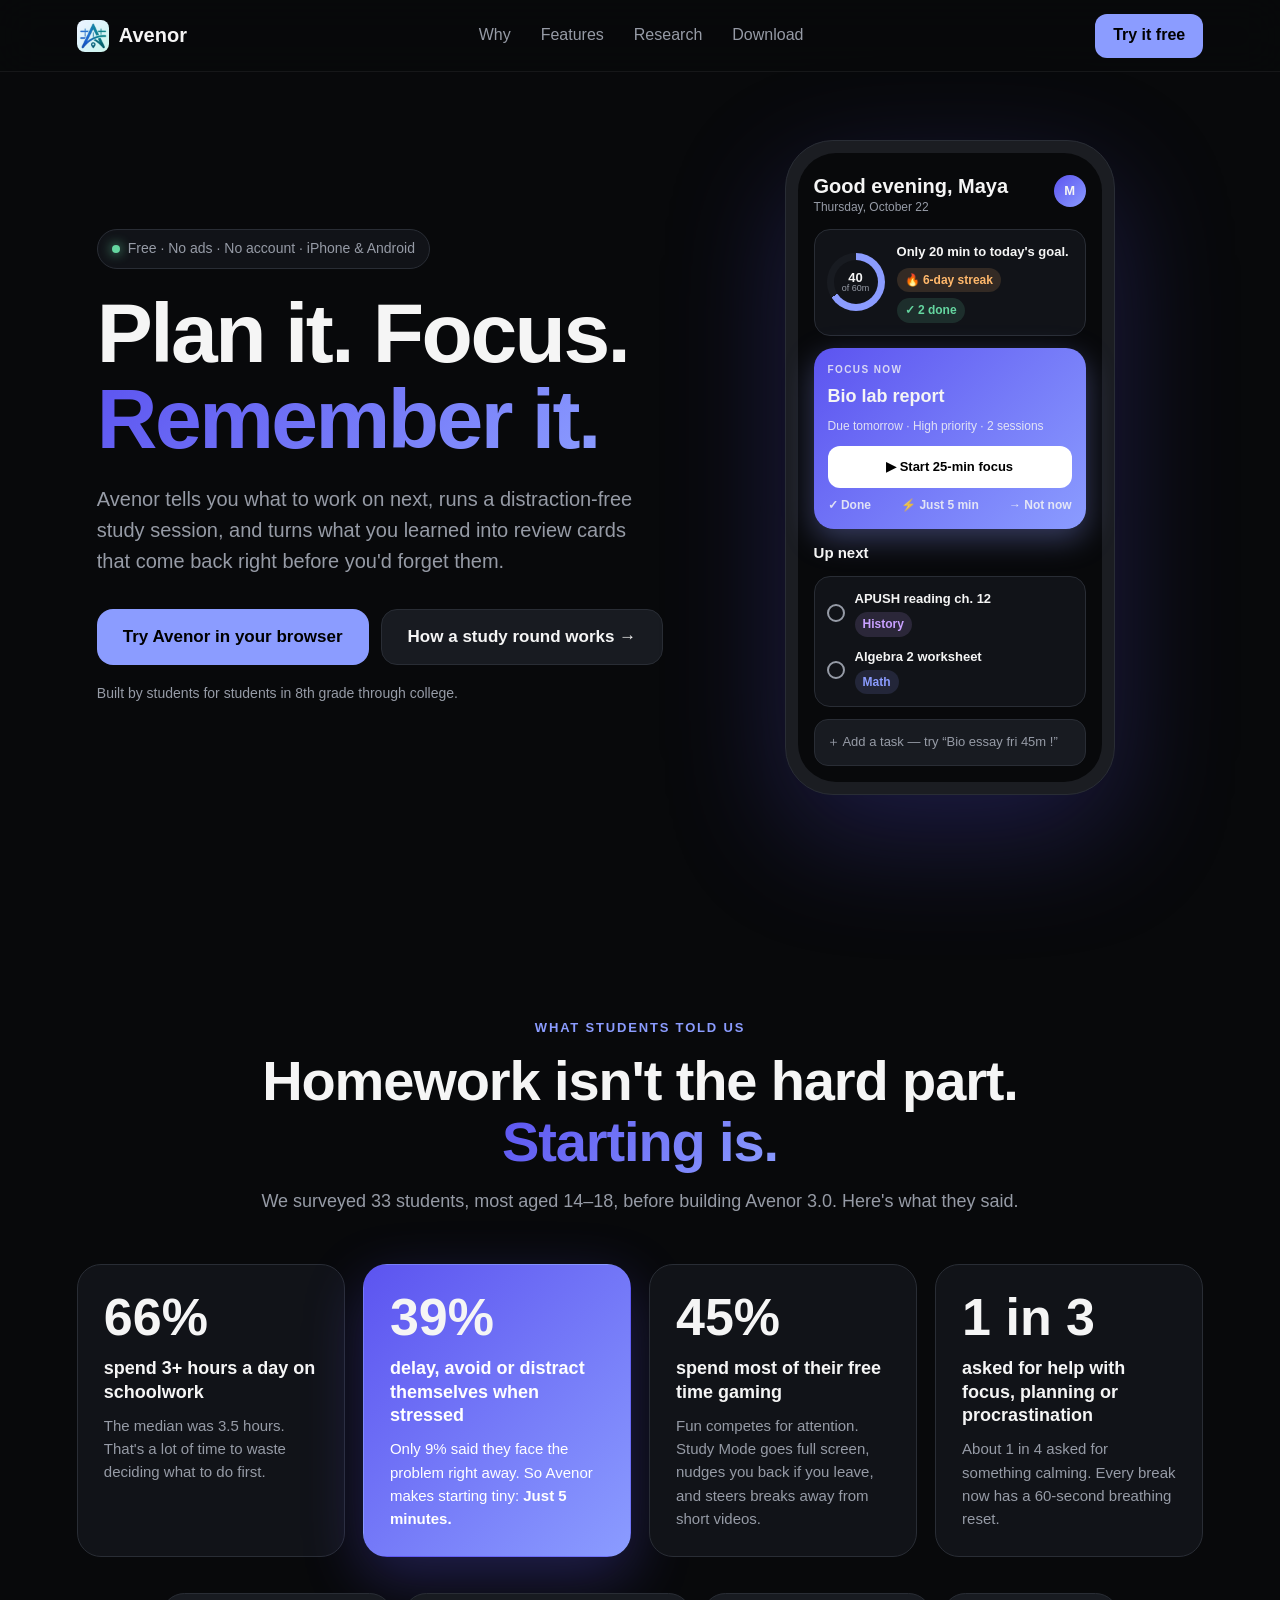
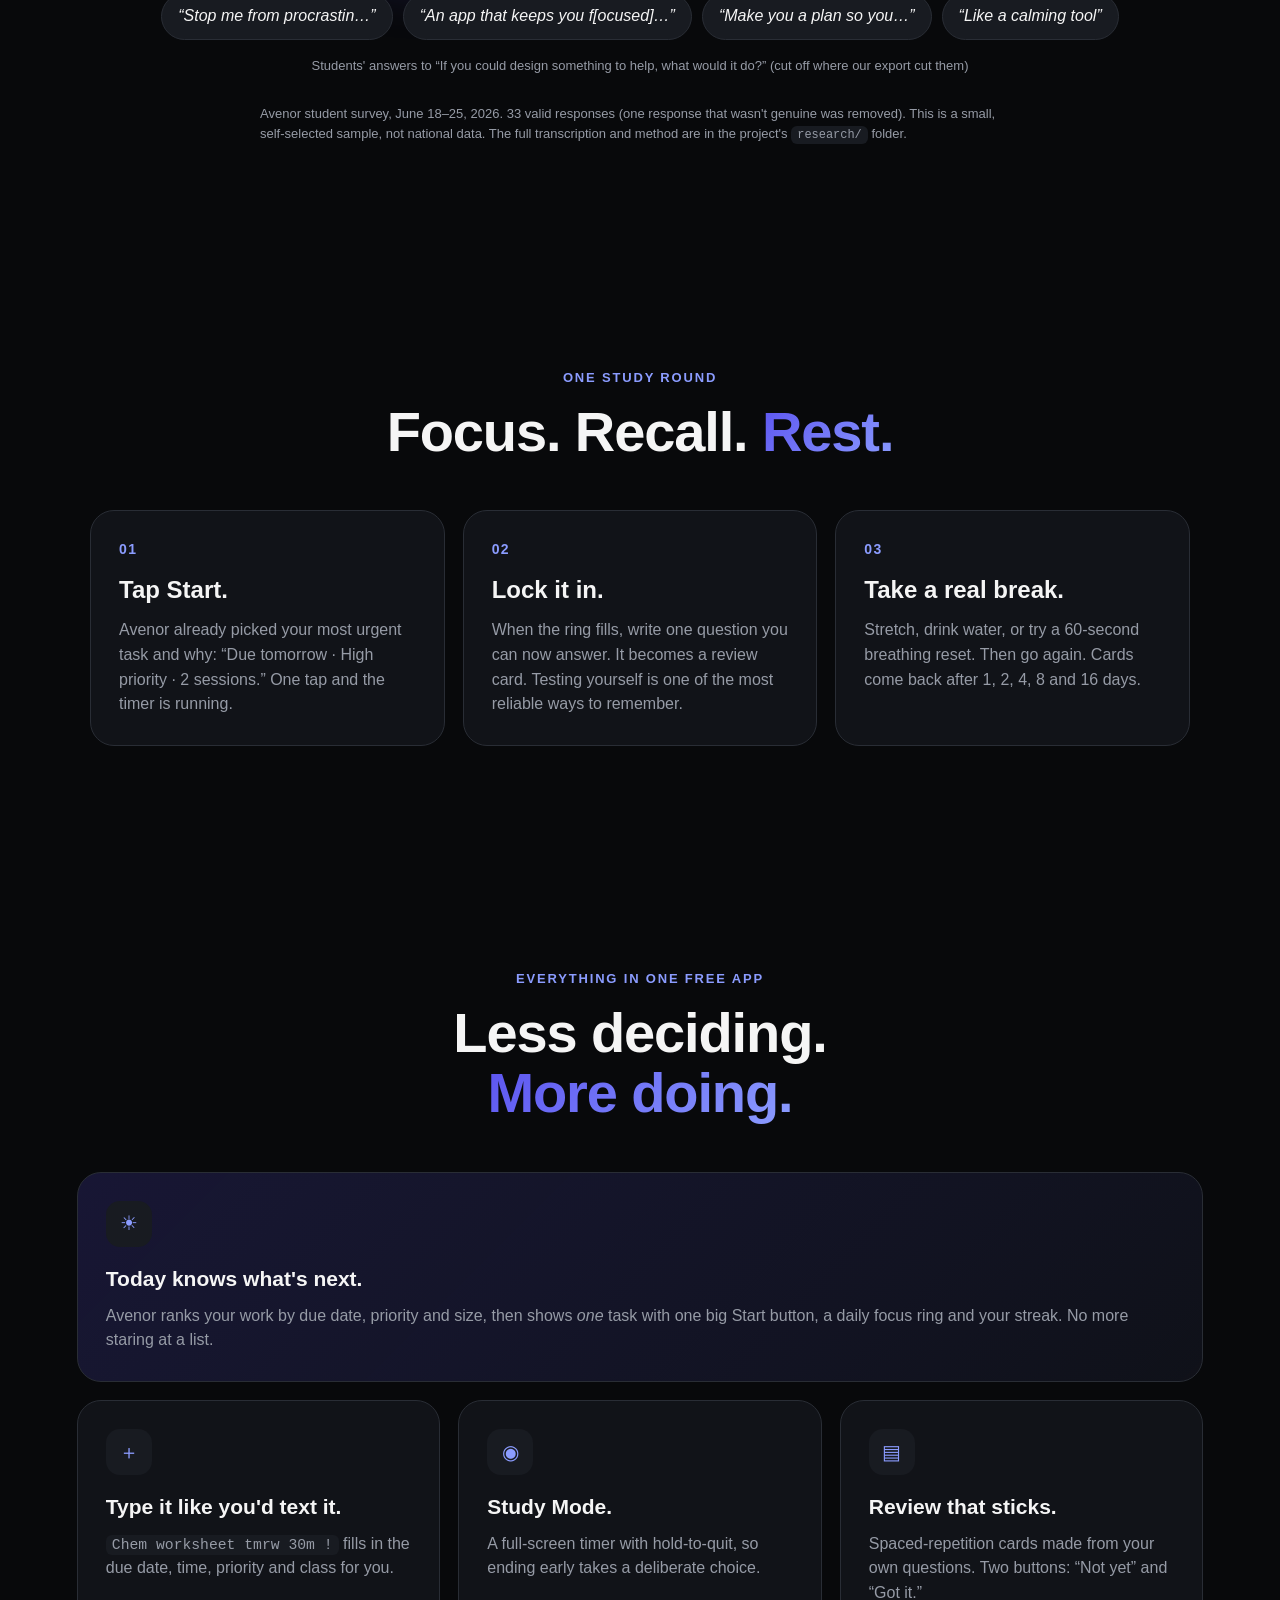
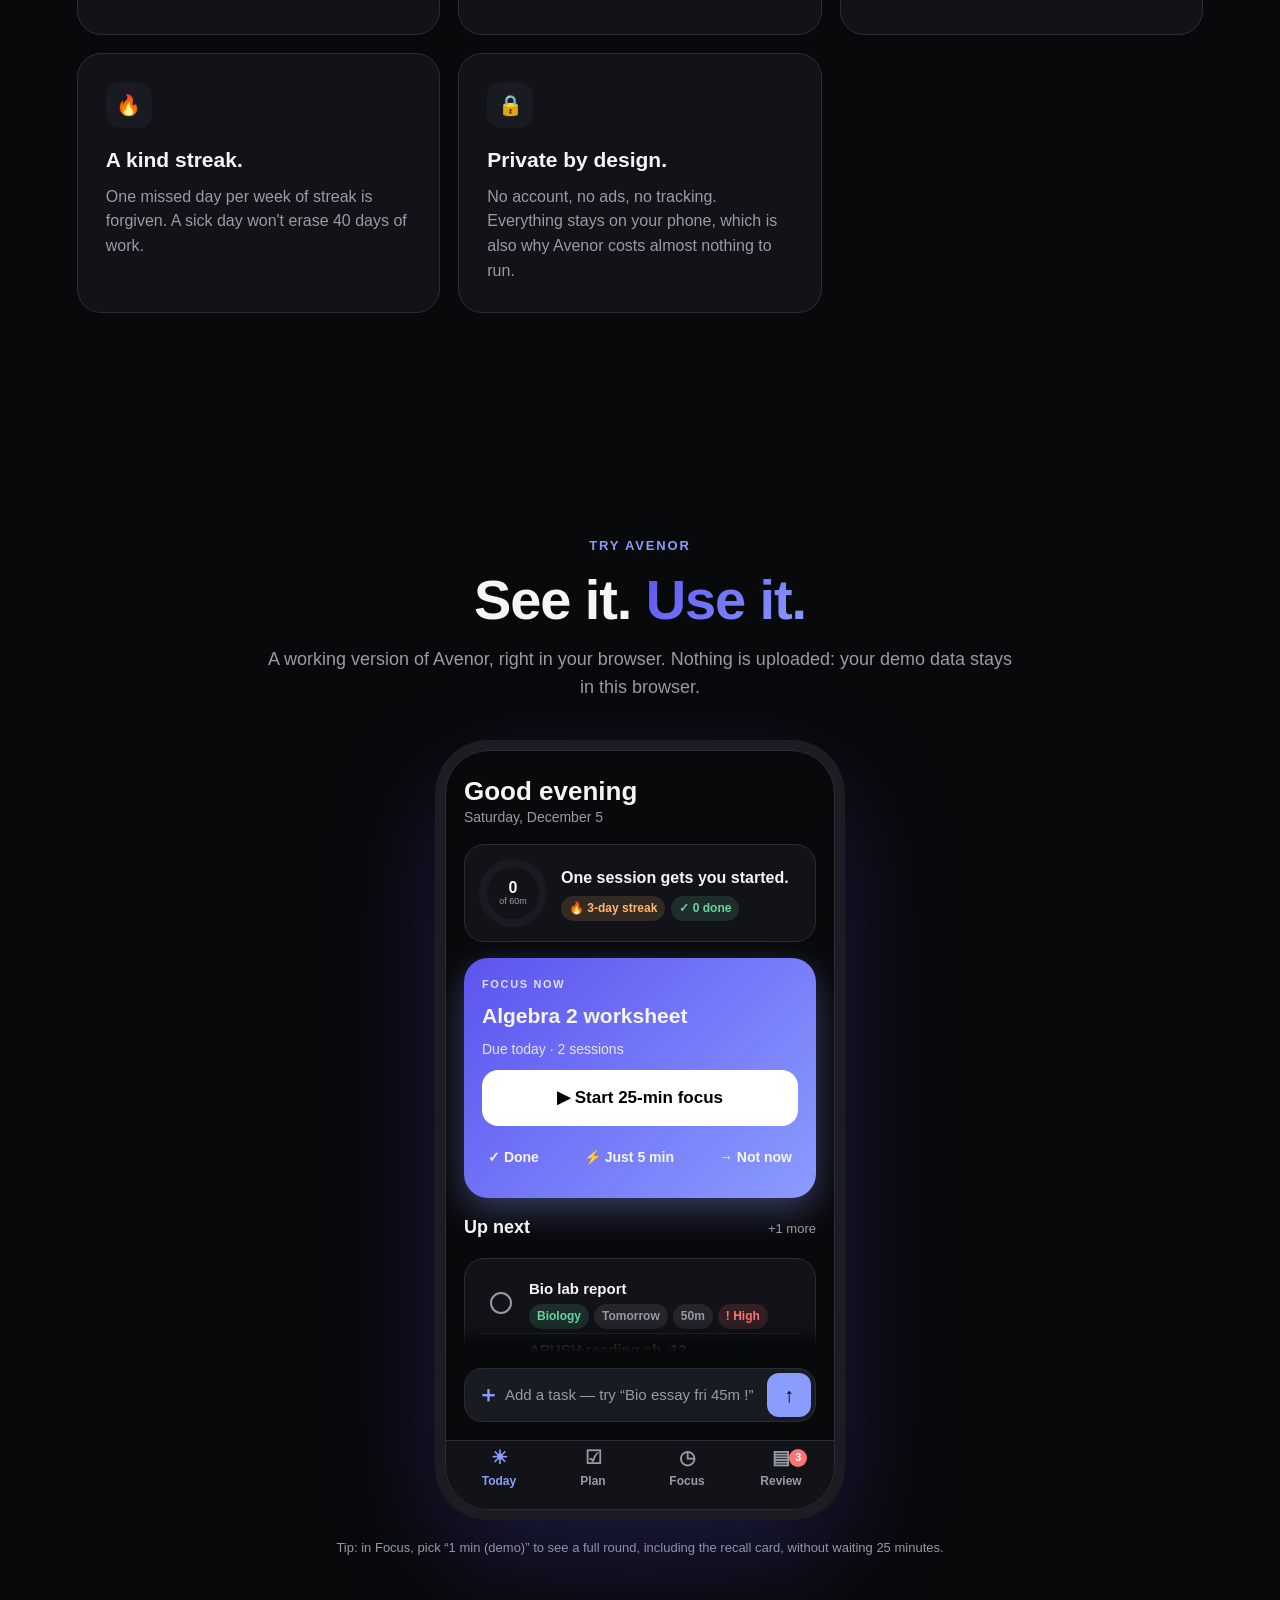
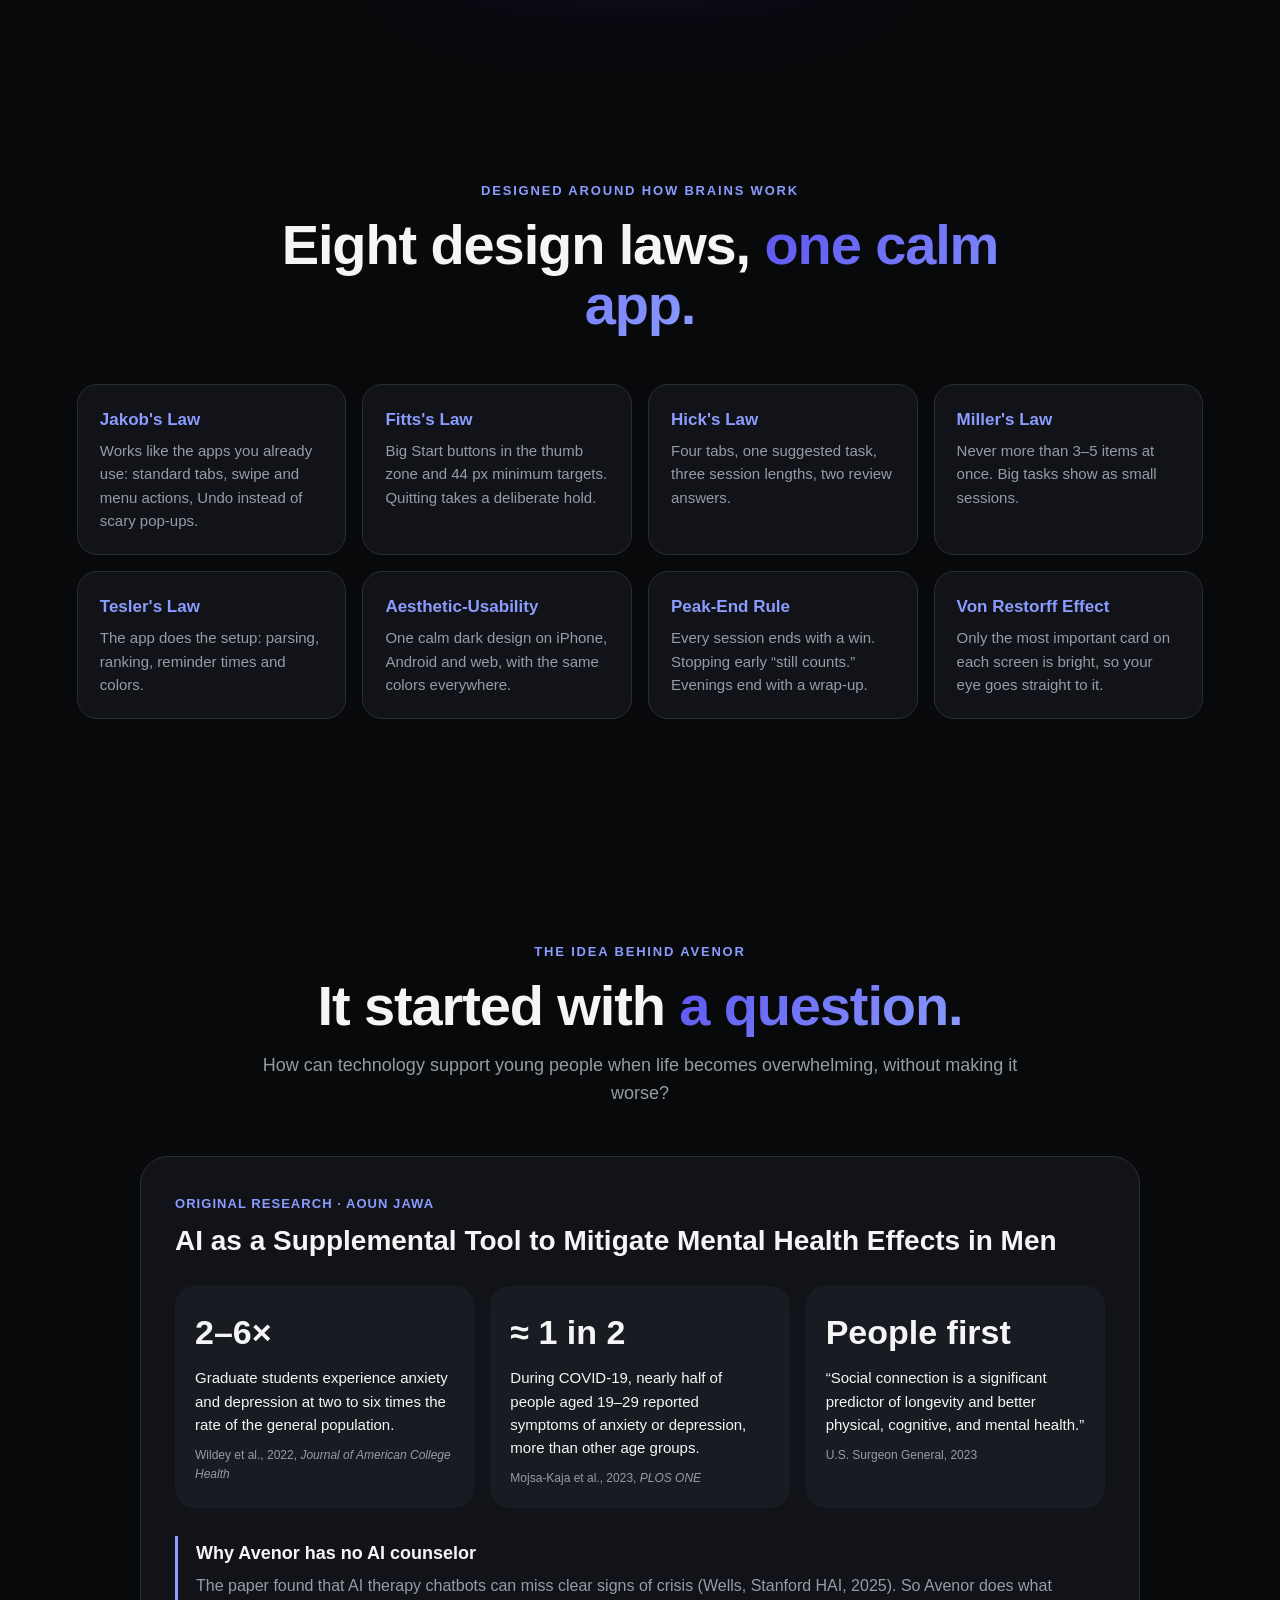
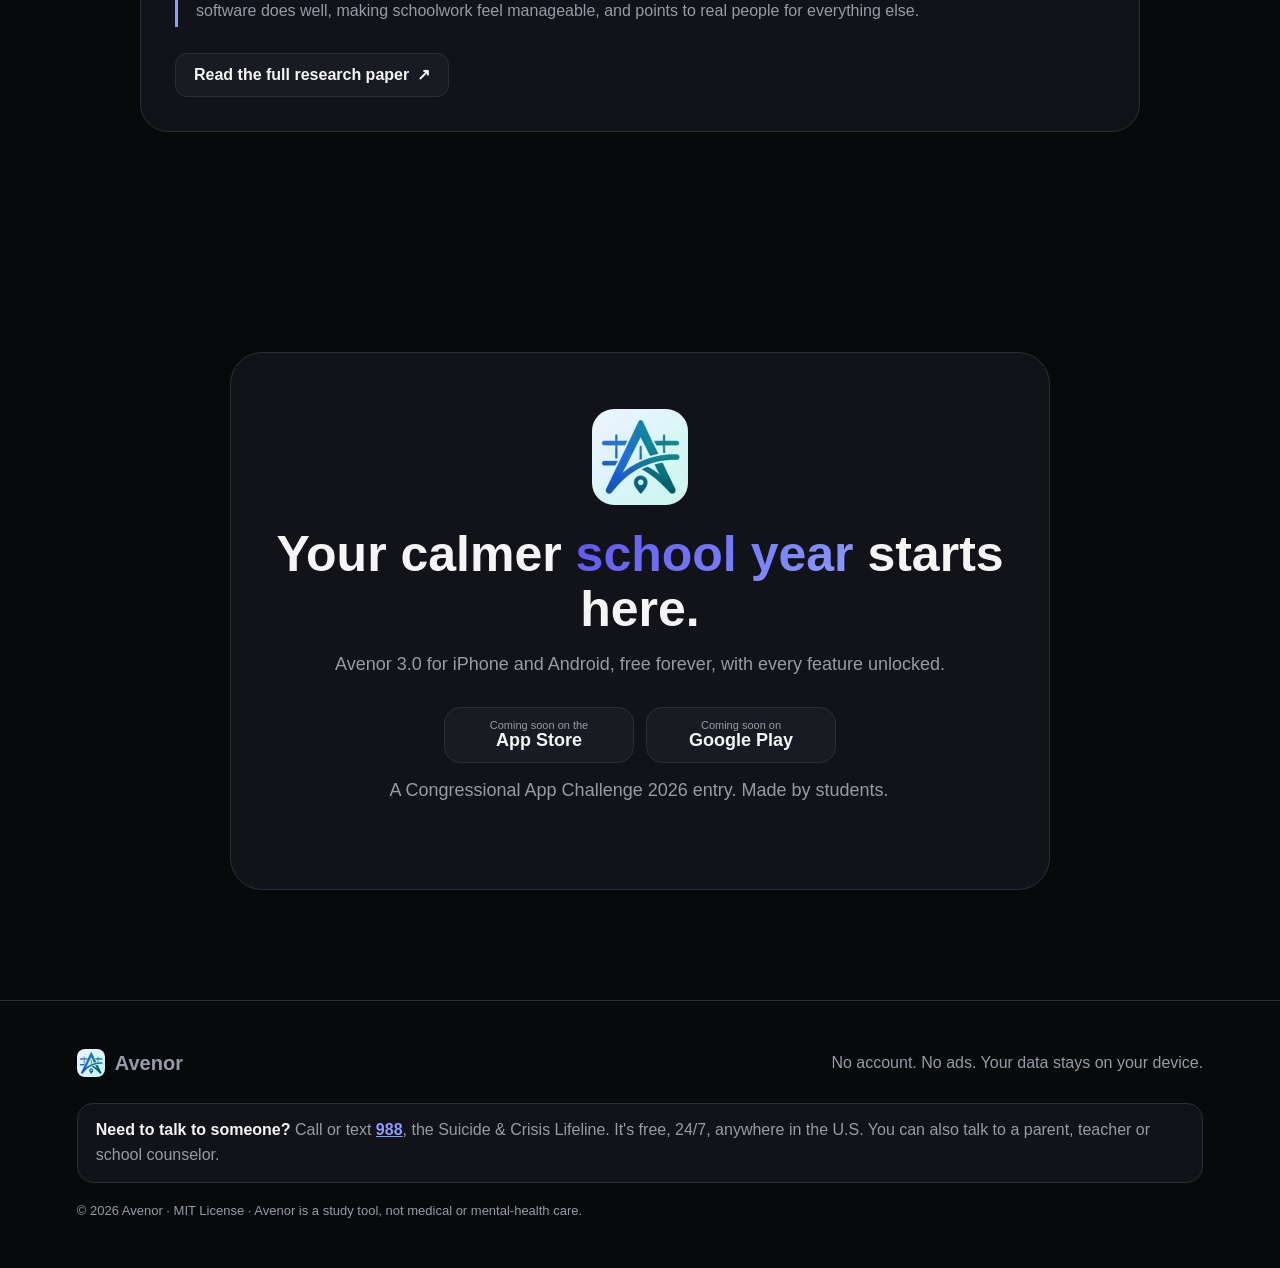
==== index.html @ 1eba2f45 "Add site Co-Authored-By: Claude Opus 5.5 <noreply@anthropic.com>" ====
<!DOCTYPE html>
<html lang="en">
<head>
  <meta charset="UTF-8">
  <meta name="viewport" content="width=device-width, initial-scale=1.0">
  <title>Avenor — Plan it. Focus. Remember it.</title>
  <meta name="description" content="Avenor is a free, private study app for students in 8th grade through college: a planner, a focus timer and a spaced-repetition memory coach in one. No ads, no account.">
  <meta name="theme-color" content="#08090b">
  <link rel="icon" type="image/png" sizes="32x32" href="assets/favicon-32.png">
  <link rel="apple-touch-icon" href="assets/apple-touch-icon.png">
  <link rel="stylesheet" href="tokens.css">
  <link rel="stylesheet" href="style.css">
</head>
<body>
  <a class="skip-link" href="#main">Skip to content</a>

  <!-- Jakob's Law: a conventional top nav — logo left, links center, one call to action right -->
  <header class="navbar">
    <a class="logo" href="#top" aria-label="Avenor home">
      <img src="assets/avenor-icon.png" alt="" width="32" height="32">
      <span>Avenor</span>
    </a>
    <nav class="nav-links" aria-label="Main">
      <a href="#why">Why</a>
      <a href="#features">Features</a>
      <a href="#research">Research</a>
      <a href="#download">Download</a>
    </nav>
    <a href="#demo" class="nav-button">Try it free</a>
  </header>

  <main id="main">
    <!-- HERO — Hick's Law: one primary action, one secondary -->
    <section class="hero" id="top">
      <div class="hero-content">
        <div class="badge"><span></span>Free · No ads · No account · iPhone &amp; Android</div>
        <h1>Plan it. Focus.<br><span>Remember it.</span></h1>
        <p class="lead">
          Avenor tells you what to work on next, runs a distraction-free study session,
          and turns what you learned into review cards that come back right before you'd forget them.
        </p>
        <div class="hero-buttons">
          <a href="#demo" class="primary-button">Try Avenor in your browser</a>
          <a href="#how" class="secondary-button">How a study round works →</a>
        </div>
        <p class="hero-note">Built by students for students in 8th grade through college.</p>
      </div>

      <!-- Static preview of the app's Today screen (same layout as iOS and Android) -->
      <div class="phone" aria-hidden="true">
        <div class="phone-screen">
          <div class="p-top">
            <div>
              <div class="p-greet">Good evening, Maya</div>
              <div class="p-date">Thursday, October 22</div>
            </div>
            <div class="p-avatar">M</div>
          </div>
          <div class="p-panel p-progress">
            <div class="ring" style="--p: 0.66"><div><b>40</b><small>of 60m</small></div></div>
            <div>
              <b>Only 20 min to today's goal.</b>
              <div class="chips"><span class="chip orange">🔥 6-day streak</span><span class="chip green">✓ 2 done</span></div>
            </div>
          </div>
          <div class="p-hero">
            <small>FOCUS NOW</small>
            <b>Bio lab report</b>
            <span>Due tomorrow · High priority · 2 sessions</span>
            <div class="p-start">▶ Start 25-min focus</div>
            <div class="p-actions"><span>✓ Done</span><span>⚡ Just 5 min</span><span>→ Not now</span></div>
          </div>
          <div class="p-label">Up next</div>
          <div class="p-panel p-list">
            <div class="p-row"><i></i><div><b>APUSH reading ch. 12</b><span class="chip violet">History</span></div></div>
            <div class="p-row"><i></i><div><b>Algebra 2 worksheet</b><span class="chip blue">Math</span></div></div>
          </div>
          <div class="p-quick">＋ Add a task — try “Bio essay fri 45m !”</div>
        </div>
      </div>
    </section>

    <!-- WHY — survey statistics -->
    <section class="why" id="why">
      <div class="section-heading">
        <small>What students told us</small>
        <h2>Homework isn't the hard part.<br><span>Starting is.</span></h2>
        <p>We surveyed 33 students, most aged 14–18, before building Avenor 3.0. Here's what they said.</p>
      </div>
      <div class="stat-grid">
        <article class="stat-card">
          <div class="stat-number" data-count="66">66%</div>
          <h3>spend 3+ hours a day on schoolwork</h3>
          <p>The median was 3.5 hours. That's a lot of time to waste deciding what to do first.</p>
        </article>
        <article class="stat-card highlight">
          <div class="stat-number" data-count="39">39%</div>
          <h3>delay, avoid or distract themselves when stressed</h3>
          <p>Only 9% said they face the problem right away. So Avenor makes starting tiny: <b>Just 5 minutes.</b></p>
        </article>
        <article class="stat-card">
          <div class="stat-number" data-count="45">45%</div>
          <h3>spend most of their free time gaming</h3>
          <p>Fun competes for attention. Study Mode goes full screen, nudges you back if you leave, and steers breaks away from short videos.</p>
        </article>
        <article class="stat-card">
          <div class="stat-number">1 in 3</div>
          <h3>asked for help with focus, planning or procrastination</h3>
          <p>About 1 in 4 asked for something calming. Every break now has a 60-second breathing reset.</p>
        </article>
      </div>
      <figure class="quotes">
        <blockquote>“Stop me from procrastin…”</blockquote>
        <blockquote>“An app that keeps you f[ocused]…”</blockquote>
        <blockquote>“Make you a plan so you…”</blockquote>
        <blockquote>“Like a calming tool”</blockquote>
        <figcaption>Students' answers to “If you could design something to help, what would it do?” (cut off where our export cut them)</figcaption>
      </figure>
      <p class="fineprint">Avenor student survey, June 18–25, 2026. 33 valid responses (one response that wasn't genuine was removed). This is a small, self-selected sample, not national data. The full transcription and method are in the project's <code>research/</code> folder.</p>
    </section>

    <!-- HOW — Miller's Law: three steps -->
    <section class="how" id="how">
      <div class="section-heading">
        <small>One study round</small>
        <h2>Focus. Recall. <span>Rest.</span></h2>
      </div>
      <ol class="steps">
        <li class="step">
          <div class="step-number">01</div>
          <h3>Tap Start.</h3>
          <p>Avenor already picked your most urgent task and why: “Due tomorrow · High priority · 2 sessions.” One tap and the timer is running.</p>
        </li>
        <li class="step">
          <div class="step-number">02</div>
          <h3>Lock it in.</h3>
          <p>When the ring fills, write one question you can now answer. It becomes a review card. Testing yourself is one of the most reliable ways to remember.</p>
        </li>
        <li class="step">
          <div class="step-number">03</div>
          <h3>Take a real break.</h3>
          <p>Stretch, drink water, or try a 60-second breathing reset. Then go again. Cards come back after 1, 2, 4, 8 and 16 days.</p>
        </li>
      </ol>
    </section>

    <!-- FEATURES -->
    <section class="features" id="features">
      <div class="section-heading">
        <small>Everything in one free app</small>
        <h2>Less deciding.<br><span>More doing.</span></h2>
      </div>
      <div class="feature-grid">
        <article class="feature-card large">
          <div class="feature-icon" aria-hidden="true">☀︎</div>
          <h3>Today knows what's next.</h3>
          <p>Avenor ranks your work by due date, priority and size, then shows <em>one</em> task with one big Start button, a daily focus ring and your streak. No more staring at a list.</p>
        </article>
        <article class="feature-card">
          <div class="feature-icon" aria-hidden="true">＋</div>
          <h3>Type it like you'd text it.</h3>
          <p><code>Chem worksheet tmrw 30m !</code> fills in the due date, time, priority and class for you.</p>
        </article>
        <article class="feature-card">
          <div class="feature-icon" aria-hidden="true">◉</div>
          <h3>Study Mode.</h3>
          <p>A full-screen timer with hold-to-quit, so ending early takes a deliberate choice.</p>
        </article>
        <article class="feature-card">
          <div class="feature-icon" aria-hidden="true">▤</div>
          <h3>Review that sticks.</h3>
          <p>Spaced-repetition cards made from your own questions. Two buttons: “Not yet” and “Got it.”</p>
        </article>
        <article class="feature-card">
          <div class="feature-icon" aria-hidden="true">🔥</div>
          <h3>A kind streak.</h3>
          <p>One missed day per week of streak is forgiven. A sick day won't erase 40 days of work.</p>
        </article>
        <article class="feature-card">
          <div class="feature-icon" aria-hidden="true">🔒</div>
          <h3>Private by design.</h3>
          <p>No account, no ads, no tracking. Everything stays on your phone, which is also why Avenor costs almost nothing to run.</p>
        </article>
      </div>
    </section>

    <!-- DEMO -->
    <section class="demo" id="demo">
      <div class="section-heading">
        <small>Try Avenor</small>
        <h2>See it. <span>Use it.</span></h2>
        <p>A working version of Avenor, right in your browser. Nothing is uploaded: your demo data stays in this browser.</p>
      </div>

      <div class="app" id="app">
        <div class="app-screen" id="appScreen" aria-live="polite"></div>
        <!-- Jakob's Law: the same four tabs, in the same order, as the phone apps -->
        <nav class="tabbar" role="tablist" aria-label="Avenor demo">
          <button role="tab" data-tab="today" aria-selected="true"><span aria-hidden="true">☀︎</span>Today</button>
          <button role="tab" data-tab="plan" aria-selected="false"><span aria-hidden="true">☑︎</span>Plan</button>
          <button role="tab" data-tab="focus" aria-selected="false"><span aria-hidden="true">◷</span>Focus</button>
          <button role="tab" data-tab="review" aria-selected="false"><span aria-hidden="true">▤</span>Review<b class="tab-badge" id="reviewBadge" hidden></b></button>
        </nav>
      </div>
      <p class="fineprint center">Tip: in Focus, pick “1 min (demo)” to see a full round, including the recall card, without waiting 25 minutes.</p>
    </section>

    <!-- UX LAWS -->
    <section class="laws" id="laws">
      <div class="section-heading">
        <small>Designed around how brains work</small>
        <h2>Eight design laws, <span>one calm app.</span></h2>
      </div>
      <div class="law-grid">
        <article><h3>Jakob's Law</h3><p>Works like the apps you already use: standard tabs, swipe and menu actions, Undo instead of scary pop-ups.</p></article>
        <article><h3>Fitts's Law</h3><p>Big Start buttons in the thumb zone and 44 px minimum targets. Quitting takes a deliberate hold.</p></article>
        <article><h3>Hick's Law</h3><p>Four tabs, one suggested task, three session lengths, two review answers.</p></article>
        <article><h3>Miller's Law</h3><p>Never more than 3–5 items at once. Big tasks show as small sessions.</p></article>
        <article><h3>Tesler's Law</h3><p>The app does the setup: parsing, ranking, reminder times and colors.</p></article>
        <article><h3>Aesthetic-Usability</h3><p>One calm dark design on iPhone, Android and web, with the same colors everywhere.</p></article>
        <article><h3>Peak-End Rule</h3><p>Every session ends with a win. Stopping early “still counts.” Evenings end with a wrap-up.</p></article>
        <article><h3>Von Restorff Effect</h3><p>Only the most important card on each screen is bright, so your eye goes straight to it.</p></article>
      </div>
    </section>

    <!-- RESEARCH -->
    <section class="research" id="research">
      <div class="section-heading">
        <small>The idea behind Avenor</small>
        <h2>It started with <span>a question.</span></h2>
        <p>How can technology support young people when life becomes overwhelming, without making it worse?</p>
      </div>

      <div class="research-card">
        <div class="research-card-top">
          <div>
            <span class="research-tag">Original research · Aoun Jawa</span>
            <h3>AI as a Supplemental Tool to Mitigate Mental Health Effects in Men</h3>
          </div>
        </div>
        <div class="research-stats">
          <div>
            <b>2–6×</b>
            <p>Graduate students experience anxiety and depression at two to six times the rate of the general population.</p>
            <cite>Wildey et al., 2022, <i>Journal of American College Health</i></cite>
          </div>
          <div>
            <b>≈ 1 in 2</b>
            <p>During COVID-19, nearly half of people aged 19–29 reported symptoms of anxiety or depression, more than other age groups.</p>
            <cite>Mojsa-Kaja et al., 2023, <i>PLOS ONE</i></cite>
          </div>
          <div>
            <b>People first</b>
            <p>“Social connection is a significant predictor of longevity and better physical, cognitive, and mental health.”</p>
            <cite>U.S. Surgeon General, 2023</cite>
          </div>
        </div>
        <div class="research-finding">
          <h4>Why Avenor has no AI counselor</h4>
          <p>
            The paper found that AI therapy chatbots can miss clear signs of crisis
            (Wells, Stanford HAI, 2025). So Avenor does what software does well, making schoolwork
            feel manageable, and points to real people for everything else.
          </p>
        </div>
        <a href="assets/research-paper.pdf" target="_blank" rel="noopener" class="research-button">Read the full research paper <span aria-hidden="true">↗</span></a>
      </div>
    </section>

    <!-- DOWNLOAD -->
    <section class="download" id="download">
      <div class="download-box">
        <img src="assets/avenor-icon.png" alt="Avenor app icon" width="96" height="96" class="download-icon">
        <h2>Your calmer <span>school year</span> starts here.</h2>
        <p>Avenor 3.0 for iPhone and Android, free forever, with every feature unlocked.</p>
        <div class="store-buttons">
          <a class="store-button" href="#download" aria-disabled="true"><small>Coming soon on the</small>App Store</a>
          <a class="store-button" href="#download" aria-disabled="true"><small>Coming soon on</small>Google Play</a>
        </div>
        <p class="fineprint">A Congressional App Challenge 2026 entry. Made by students.</p>
      </div>
    </section>
  </main>

  <footer>
    <div class="footer-top">
      <a class="logo" href="#top"><img src="assets/avenor-icon.png" alt="" width="28" height="28"><span>Avenor</span></a>
      <p>No account. No ads. Your data stays on your device.</p>
    </div>
    <div class="help-line" role="note">
      <b>Need to talk to someone?</b> Call or text <a href="tel:988">988</a>, the Suicide &amp; Crisis Lifeline. It's free, 24/7, anywhere in the U.S. You can also talk to a parent, teacher or school counselor.
    </div>
    <p class="copyright">© 2026 Avenor · MIT License · Avenor is a study tool, not medical or mental-health care.</p>
  </footer>

  <script src="script.js"></script>
</body>
</html>
---- tokens.css ----
/* Avenor design tokens — the same values as iOS Theme.swift and Android ui/theme/Theme.kt.
   Change a value here, change it there too (see DESIGN_SYSTEM.md at the repo root). */
:root {
  /* Color */
  --av-background: #08090b;
  --av-surface: #111318;
  --av-elevated: #181b21;
  --av-border: #292d35;
  --av-text: #f5f5f5;
  --av-muted: #969ba6;
  --av-accent: #8b9cff;
  --av-accent-deep: #5c54f0;
  --av-green: #65d6a0;
  --av-red: #ff7373;
  --av-orange: #ffb86b;
  --av-pink: #fa8cbe;
  --av-sky: #73cdfa;
  --av-violet: #c8a0ff;
  --av-gold: #ffd666;
  --av-hero: linear-gradient(135deg, var(--av-accent-deep), var(--av-accent));

  /* Type: each platform's native UI font (SF Pro on Apple, Roboto on Android, Segoe UI on Windows) */
  --av-font: -apple-system, BlinkMacSystemFont, "SF Pro Text", "Segoe UI", Roboto, "Helvetica Neue", Arial, sans-serif;
  --av-font-rounded: ui-rounded, "SF Pro Rounded", -apple-system, BlinkMacSystemFont, "Segoe UI", Roboto, sans-serif;

  /* Shape */
  --av-radius-s: 14px;
  --av-radius-m: 16px;
  --av-radius-l: 20px;
  --av-radius-xl: 24px;

  /* Fitts's Law */
  --av-min-tap: 44px;
  --av-primary-height: 56px;

  color-scheme: dark;
}
---- style.css ----
/* Avenor website — uses tokens.css so it matches the iOS and Android apps exactly. */

*, *::before, *::after { margin: 0; padding: 0; box-sizing: border-box; }
html { scroll-behavior: smooth; scroll-padding-top: 88px; }
body {
  background: var(--av-background);
  color: var(--av-text);
  font-family: var(--av-font);
  line-height: 1.55;
  -webkit-font-smoothing: antialiased;
  overflow-x: hidden;
}
a { color: inherit; text-decoration: none; }
img { display: block; }
code { font-family: ui-monospace, SFMono-Regular, Menlo, monospace; font-size: .92em; background: var(--av-elevated); padding: 2px 6px; border-radius: 6px; }
button { font: inherit; color: inherit; }
:focus-visible { outline: 3px solid var(--av-accent); outline-offset: 3px; border-radius: 8px; }
@media (prefers-reduced-motion: reduce) { html { scroll-behavior: auto; } *, *::before, *::after { animation: none !important; transition: none !important; } }

.skip-link { position: absolute; left: -999px; top: 8px; background: var(--av-accent); color: #000; padding: 10px 14px; border-radius: 10px; z-index: 200; }
.skip-link:focus { left: 16px; }

/* ---------- Nav ---------- */
.navbar {
  position: fixed; inset: 0 0 auto 0; height: 72px; z-index: 100;
  display: flex; align-items: center; justify-content: space-between; gap: 16px;
  padding: 0 max(16px, 6vw);
  background: rgba(8, 9, 11, .78); backdrop-filter: blur(20px); -webkit-backdrop-filter: blur(20px);
  border-bottom: 1px solid rgba(255, 255, 255, .06);
}
.logo { display: flex; align-items: center; gap: 10px; font-size: 20px; font-weight: 700; min-height: var(--av-min-tap); }
.logo img { border-radius: 8px; }
.nav-links { display: flex; gap: 6px; }
.nav-links a { color: var(--av-muted); padding: 10px 12px; border-radius: 10px; min-height: var(--av-min-tap); display: inline-flex; align-items: center; }
.nav-links a:hover { color: var(--av-text); background: var(--av-elevated); }
.nav-button { background: var(--av-accent); color: #000; font-weight: 700; padding: 0 18px; min-height: var(--av-min-tap); display: inline-flex; align-items: center; border-radius: 12px; }

/* ---------- Shared ---------- */
section { padding: 110px max(16px, 6vw); }
.section-heading { max-width: 760px; margin: 0 auto 48px; text-align: center; }
.section-heading small { color: var(--av-accent); font-weight: 700; letter-spacing: .14em; text-transform: uppercase; font-size: 13px; }
.section-heading h2 { font-family: var(--av-font-rounded); font-size: clamp(34px, 5vw, 56px); line-height: 1.08; margin: 12px 0 16px; letter-spacing: -.02em; }
.section-heading h2 span, .hero h1 span { background: var(--av-hero); -webkit-background-clip: text; background-clip: text; color: transparent; }
.section-heading p { color: var(--av-muted); font-size: 18px; }
.fineprint { color: var(--av-muted); font-size: 13px; max-width: 760px; margin: 28px auto 0; }
.fineprint.center { text-align: center; }

.primary-button, .secondary-button {
  display: inline-flex; align-items: center; justify-content: center; gap: 8px;
  min-height: var(--av-primary-height); padding: 0 26px; border-radius: var(--av-radius-m);
  font-weight: 700; font-size: 17px; border: 0; cursor: pointer; transition: transform .15s ease;
}
.primary-button { background: var(--av-accent); color: #000; }
.primary-button.white { background: #fff; }
.secondary-button { background: var(--av-elevated); border: 1px solid var(--av-border); color: var(--av-text); }
.primary-button:active, .secondary-button:active { transform: scale(.97); }
.full { width: 100%; }

.badge { display: inline-flex; align-items: center; gap: 8px; padding: 8px 14px; border-radius: 999px; background: var(--av-surface); border: 1px solid var(--av-border); color: var(--av-muted); font-size: 14px; }
.badge span { width: 8px; height: 8px; border-radius: 50%; background: var(--av-green); box-shadow: 0 0 12px var(--av-green); }

.chip { display: inline-flex; align-items: center; gap: 4px; font-size: 12px; font-weight: 600; padding: 3px 8px; border-radius: 999px; color: var(--c, var(--av-muted)); background: color-mix(in srgb, var(--c, var(--av-muted)) 14%, transparent); white-space: nowrap; }
.chip.orange { --c: var(--av-orange); } .chip.green { --c: var(--av-green); } .chip.violet { --c: var(--av-violet); }
.chip.blue { --c: var(--av-accent); } .chip.red { --c: var(--av-red); } .chip.sky { --c: var(--av-sky); } .chip.white { --c: #fff; }

/* ---------- Hero ---------- */
.hero { min-height: 100vh; padding-top: 140px; display: grid; grid-template-columns: 1.1fr .9fr; gap: 48px; align-items: center; max-width: 1240px; margin: 0 auto; }
.hero h1 { font-family: var(--av-font-rounded); font-size: clamp(44px, 7vw, 84px); line-height: 1.02; letter-spacing: -.03em; margin: 22px 0; }
.lead { font-size: 20px; color: var(--av-muted); max-width: 560px; }
.hero-buttons { display: flex; flex-wrap: wrap; gap: 12px; margin-top: 32px; }
.hero-note { color: var(--av-muted); font-size: 14px; margin-top: 18px; }

/* Phone mockup (mirrors the native Today screen) */
.phone { text-align: left; justify-self: center; width: 330px; max-width: 100%; border-radius: 48px; padding: 12px; background: #1b1d22; border: 1px solid var(--av-border); box-shadow: 0 40px 120px rgba(92, 84, 240, .25); }
.phone-screen { border-radius: 38px; background: var(--av-background); padding: 22px 16px 16px; display: flex; flex-direction: column; gap: 12px; font-size: 13px; }
.p-top { display: flex; justify-content: space-between; align-items: flex-start; }
.p-greet { font-family: var(--av-font-rounded); font-weight: 800; font-size: 20px; line-height: 1.15; }
.p-date { color: var(--av-muted); font-size: 12px; }
.p-avatar { width: 32px; height: 32px; border-radius: 50%; background: var(--av-hero); display: grid; place-items: center; font-weight: 700; }
.p-panel { background: var(--av-surface); border: 1px solid var(--av-border); border-radius: 16px; padding: 12px; }
.p-progress { display: flex; gap: 12px; align-items: center; }
.ring { --p: 0; width: 58px; height: 58px; flex: none; border-radius: 50%; display: grid; place-items: center; background: conic-gradient(var(--av-accent) calc(var(--p) * 360deg), var(--av-elevated) 0); position: relative; }
.ring::before { content: ""; position: absolute; inset: 7px; border-radius: 50%; background: var(--av-surface); }
.ring > div { position: relative; text-align: center; line-height: 1.05; }
.ring small { display: block; color: var(--av-muted); font-size: 9px; }
.chips { display: flex; gap: 6px; margin-top: 6px; flex-wrap: wrap; }
.p-hero { background: var(--av-hero); border-radius: 20px; padding: 14px; display: flex; flex-direction: column; gap: 6px; box-shadow: 0 10px 30px rgba(139, 156, 255, .35); }
.p-hero small { font-weight: 900; letter-spacing: .14em; font-size: 10px; opacity: .8; }
.p-hero b { font-size: 18px; }
.p-hero span { opacity: .85; font-size: 12px; }
.p-start { background: #fff; color: #000; font-weight: 700; text-align: center; border-radius: 12px; padding: 11px; margin-top: 4px; }
.p-actions { display: flex; justify-content: space-between; font-weight: 600; font-size: 12px; padding-top: 2px; }
.p-label { font-weight: 800; font-size: 15px; }
.p-list { display: flex; flex-direction: column; gap: 10px; }
.p-row { display: flex; gap: 10px; align-items: center; }
.p-row i { width: 18px; height: 18px; border-radius: 50%; border: 2px solid var(--av-muted); flex: none; }
.p-row div { display: flex; flex-direction: column; gap: 3px; align-items: flex-start; }
.p-quick { border: 1px solid var(--av-border); background: var(--av-elevated); border-radius: 14px; padding: 12px; color: var(--av-muted); }

/* ---------- Why / stats ---------- */
.stat-grid { display: grid; grid-template-columns: repeat(4, 1fr); gap: 18px; max-width: 1200px; margin: 0 auto; }
.stat-card { background: var(--av-surface); border: 1px solid var(--av-border); border-radius: var(--av-radius-xl); padding: 26px; }
.stat-card.highlight { background: var(--av-hero); border-color: transparent; box-shadow: 0 20px 60px rgba(92, 84, 240, .3); }
.stat-card.highlight p, .stat-card.highlight h3 { color: #fff; }
.stat-number { font-family: var(--av-font-rounded); font-size: 52px; font-weight: 800; line-height: 1; margin-bottom: 14px; }
.stat-card h3 { font-size: 18px; line-height: 1.3; margin-bottom: 10px; }
.stat-card p { color: var(--av-muted); font-size: 15px; }
.quotes { max-width: 1000px; margin: 36px auto 0; display: flex; flex-wrap: wrap; justify-content: center; gap: 10px; }
.quotes blockquote { background: var(--av-elevated); border: 1px solid var(--av-border); border-radius: 999px; padding: 10px 16px; font-style: italic; color: var(--av-text); }
.quotes figcaption { width: 100%; text-align: center; color: var(--av-muted); font-size: 13px; margin-top: 6px; }

/* ---------- How ---------- */
.steps { list-style: none; display: grid; grid-template-columns: repeat(3, 1fr); gap: 18px; max-width: 1100px; margin: 0 auto; }
.step { background: var(--av-surface); border: 1px solid var(--av-border); border-radius: var(--av-radius-xl); padding: 28px; }
.step-number { color: var(--av-accent); font-weight: 800; font-size: 14px; letter-spacing: .1em; }
.step h3 { font-size: 24px; margin: 10px 0; }
.step p { color: var(--av-muted); }

/* ---------- Features ---------- */
.feature-grid { display: grid; grid-template-columns: repeat(3, 1fr); gap: 18px; max-width: 1200px; margin: 0 auto; }
.feature-card { background: var(--av-surface); border: 1px solid var(--av-border); border-radius: var(--av-radius-xl); padding: 28px; }
.feature-card.large { grid-column: span 3; background: linear-gradient(135deg, rgba(92, 84, 240, .18), rgba(139, 156, 255, .06)); }
.feature-icon { width: 46px; height: 46px; border-radius: 14px; display: grid; place-items: center; background: var(--av-elevated); color: var(--av-accent); font-size: 20px; margin-bottom: 16px; }
.feature-card h3 { font-size: 21px; margin-bottom: 8px; }
.feature-card p { color: var(--av-muted); }

/* ---------- Demo app ---------- */
.app {
  width: 390px; max-width: 100%; height: 760px; margin: 0 auto; position: relative;
  border-radius: 44px; border: 1px solid var(--av-border); background: var(--av-background);
  box-shadow: 0 0 0 10px #1b1d22, 0 40px 120px rgba(92, 84, 240, .25);
  display: flex; flex-direction: column; overflow: hidden;
}
.app-screen { flex: 1; overflow-y: auto; padding: 26px 18px 18px; display: flex; flex-direction: column; gap: 16px; position: relative; }
.tabbar { display: grid; grid-template-columns: repeat(4, 1fr); border-top: 1px solid var(--av-border); background: var(--av-surface); padding: 6px 6px 10px; }
.tabbar button { background: none; border: 0; color: var(--av-muted); display: flex; flex-direction: column; align-items: center; gap: 2px; min-height: 52px; font-size: 12px; font-weight: 600; cursor: pointer; border-radius: 12px; position: relative; }
.tabbar button span { font-size: 19px; line-height: 1.2; }
.tabbar button[aria-selected="true"] { color: var(--av-accent); }
.tab-badge { position: absolute; top: 2px; right: 22%; background: var(--av-red); color: #fff; font-size: 11px; min-width: 18px; height: 18px; border-radius: 9px; display: grid; place-items: center; padding: 0 5px; }

.a-title { font-family: var(--av-font-rounded); font-size: 26px; font-weight: 800; line-height: 1.15; }
.a-sub { color: var(--av-muted); font-size: 14px; }
.a-panel { background: var(--av-surface); border: 1px solid var(--av-border); border-radius: var(--av-radius-l); padding: 14px; }
.a-hero { background: var(--av-hero); border-radius: var(--av-radius-xl); padding: 18px; display: flex; flex-direction: column; gap: 10px; box-shadow: 0 12px 34px rgba(139, 156, 255, .35); }
.a-hero .eyebrow { font-size: 11px; font-weight: 900; letter-spacing: .15em; opacity: .85; }
.a-hero h3 { font-size: 21px; line-height: 1.2; }
.a-hero .reason { opacity: .88; font-size: 14px; }
.a-hero .row { display: flex; justify-content: space-between; }
.link-btn { background: none; border: 0; color: inherit; font-weight: 600; font-size: 14px; min-height: var(--av-min-tap); padding: 0 6px; cursor: pointer; border-radius: 10px; }
.link-btn.accent { color: var(--av-accent); }
.a-heading { display: flex; justify-content: space-between; align-items: baseline; font-weight: 800; font-size: 18px; }
.a-heading small { color: var(--av-muted); font-weight: 500; font-size: 13px; }
.a-progress { display: flex; gap: 14px; align-items: center; }
.a-progress .ring { width: 68px; height: 68px; }
.a-progress .ring::before { inset: 8px; }

.task-row { display: flex; align-items: center; gap: 6px; padding: 4px 0; }
.task-row + .task-row { border-top: 1px solid var(--av-border); }
.check { width: var(--av-min-tap); height: var(--av-min-tap); flex: none; border: 0; background: none; cursor: pointer; display: grid; place-items: center; }
.check i { width: 22px; height: 22px; border-radius: 50%; border: 2px solid var(--av-muted); display: grid; place-items: center; font-style: normal; font-size: 13px; }
.check.done i { background: var(--av-green); border-color: var(--av-green); color: #000; }
.task-main { flex: 1; min-width: 0; display: flex; flex-direction: column; gap: 4px; }
.task-main b { font-size: 15px; overflow: hidden; text-overflow: ellipsis; }
.task-main.done b { color: var(--av-muted); text-decoration: line-through; }
.task-meta { display: flex; gap: 5px; flex-wrap: wrap; }
.del { width: var(--av-min-tap); height: var(--av-min-tap); background: none; border: 0; color: var(--av-muted); cursor: pointer; font-size: 18px; border-radius: 10px; }
.bucket { font-size: 11px; font-weight: 800; letter-spacing: .1em; color: var(--av-muted); display: flex; justify-content: space-between; padding: 4px 4px 0; }
.bucket.overdue { color: var(--av-red); }

.quick { position: sticky; bottom: -18px; margin: auto -18px -18px; padding: 8px 18px 18px; background: var(--av-background); box-shadow: 0 -16px 16px var(--av-background); }
.quick-chips { display: flex; gap: 6px; overflow-x: auto; padding-bottom: 8px; }
.quick-field { display: flex; align-items: center; gap: 6px; background: var(--av-elevated); border: 1px solid var(--av-border); border-radius: 18px; padding: 0 4px 0 12px; min-height: 54px; }
.quick-field input { flex: 1; min-width: 0; background: none; border: 0; color: var(--av-text); font: inherit; font-size: 15px; padding: 12px 0; outline: none; }
.quick-field input::placeholder { color: var(--av-muted); }
.quick-field button { width: var(--av-min-tap); height: var(--av-min-tap); border-radius: 12px; border: 0; background: var(--av-accent); color: #000; font-size: 20px; font-weight: 800; cursor: pointer; }
.quick-field .plus { color: var(--av-accent); font-size: 22px; font-weight: 700; }

.seg { display: grid; grid-template-columns: repeat(3, 1fr); background: var(--av-elevated); border-radius: 12px; padding: 3px; }
.seg button { border: 0; background: none; min-height: 38px; border-radius: 10px; color: var(--av-muted); font-weight: 600; cursor: pointer; }
.seg button[aria-pressed="true"] { background: var(--av-surface); color: var(--av-text); }
.choice-list { display: flex; flex-direction: column; gap: 8px; }
.choice { display: flex; gap: 12px; align-items: center; text-align: left; background: var(--av-surface); border: 1px solid var(--av-border); border-radius: var(--av-radius-m); padding: 12px 14px; min-height: 56px; cursor: pointer; color: var(--av-text); }
.choice[aria-pressed="true"] { border-color: var(--av-accent); background: rgba(139, 156, 255, .12); }
.choice .dot { width: 18px; height: 18px; border-radius: 50%; border: 2px solid var(--av-muted); flex: none; }
.choice[aria-pressed="true"] .dot { border: 6px solid var(--av-accent); }
.choice small { display: block; color: var(--av-muted); font-size: 12px; }
.presets { display: grid; grid-template-columns: repeat(3, 1fr); gap: 10px; }
.preset { min-height: 64px; border-radius: var(--av-radius-m); border: 0; background: var(--av-surface); color: var(--av-text); cursor: pointer; font-weight: 800; font-size: 19px; }
.preset small { display: block; font-size: 11px; font-weight: 500; color: var(--av-muted); }
.preset[aria-pressed="true"] { background: var(--av-accent); color: #000; }
.preset[aria-pressed="true"] small { color: rgba(0, 0, 0, .65); }
.text-input { width: 100%; background: var(--av-surface); border: 1px solid var(--av-border); color: var(--av-text); border-radius: var(--av-radius-m); padding: 14px; font: inherit; min-height: 52px; }
textarea.text-input { resize: vertical; min-height: 60px; }

/* Full-screen overlays inside the demo phone (Study Mode, review set) */
.overlay { position: absolute; inset: 0; background: var(--av-background); z-index: 10; display: flex; flex-direction: column; padding: 30px 22px 22px; gap: 14px; overflow-y: auto; }
.center { text-align: center; }
.timer-ring { width: 250px; height: 250px; margin: auto; border-radius: 50%; display: grid; place-items: center; position: relative; background: conic-gradient(var(--av-accent) calc(var(--p) * 360deg), var(--av-elevated) 0); }
.timer-ring.paused { background: conic-gradient(var(--av-muted) calc(var(--p) * 360deg), var(--av-elevated) 0); }
.timer-ring::before { content: ""; position: absolute; inset: 14px; border-radius: 50%; background: var(--av-background); }
.timer-ring div { position: relative; text-align: center; }
.timer-ring b { font-family: var(--av-font-rounded); font-size: 54px; font-variant-numeric: tabular-nums; display: block; line-height: 1; }
.timer-ring span { color: var(--av-muted); font-size: 14px; }
.hold { position: relative; overflow: hidden; border-radius: 999px; min-height: 48px; border: 0; background: none; color: var(--av-muted); font-weight: 600; cursor: pointer; width: 100%; touch-action: none; user-select: none; -webkit-user-select: none; }
.hold::before { content: ""; position: absolute; inset: 0 auto 0 0; width: 0; background: rgba(255, 115, 115, .25); transition: width .2s ease-out; }
.hold.holding::before { width: 100%; transition: width 1.5s linear; }
.hold span { position: relative; }
.big-icon { font-size: 64px; text-align: center; line-height: 1; }
.stat-row { display: grid; grid-template-columns: repeat(3, 1fr); gap: 8px; }
.stat-row.two { grid-template-columns: repeat(2, 1fr); }
.mini-stat { background: var(--av-surface); border-radius: var(--av-radius-m); padding: 12px 6px; text-align: center; }
.mini-stat b { display: block; font-size: 20px; }
.mini-stat small { color: var(--av-muted); font-size: 11px; }
.breath { width: 130px; height: 130px; border-radius: 50%; background: rgba(115, 205, 250, .15); margin: 4px auto; display: grid; place-items: center; }
.breath i { width: 60%; height: 60%; border-radius: 50%; background: rgba(115, 205, 250, .55); transition: width 4s linear, height 4s linear; display: block; }
.breath.big i { width: 100%; height: 100%; }
.flash { min-height: 260px; background: var(--av-surface); border: 1px solid var(--av-border); border-radius: 28px; padding: 26px; display: flex; flex-direction: column; justify-content: center; gap: 16px; text-align: center; cursor: pointer; }
.flash h3 { font-size: 21px; }
.flash p { font-size: 17px; border-top: 1px solid var(--av-border); padding-top: 14px; }
.two-buttons { display: grid; grid-template-columns: 1fr 1fr; gap: 10px; }
.bar { height: 6px; border-radius: 3px; background: var(--av-elevated); flex: 1; overflow: hidden; }
.bar i { display: block; height: 100%; background: var(--av-accent); }
.dots { display: inline-flex; gap: 3px; }
.dots i { width: 7px; height: 7px; border-radius: 50%; background: var(--av-elevated); }
.dots i.on { background: var(--c, var(--av-accent)); }
.toast { position: absolute; left: 18px; right: 18px; bottom: 86px; background: var(--av-elevated); border: 1px solid var(--av-border); border-radius: 14px; padding: 4px 4px 4px 16px; display: flex; justify-content: space-between; align-items: center; z-index: 4; }

/* ---------- Laws ---------- */
.law-grid { display: grid; grid-template-columns: repeat(4, 1fr); gap: 16px; max-width: 1200px; margin: 0 auto; }
.law-grid article { background: var(--av-surface); border: 1px solid var(--av-border); border-radius: var(--av-radius-l); padding: 22px; }
.law-grid h3 { font-size: 17px; margin-bottom: 6px; color: var(--av-accent); }
.law-grid p { color: var(--av-muted); font-size: 15px; }

/* ---------- Research ---------- */
.research-card { max-width: 1000px; margin: 0 auto; background: var(--av-surface); border: 1px solid var(--av-border); border-radius: 28px; padding: 34px; }
.research-tag { color: var(--av-accent); font-size: 13px; font-weight: 700; letter-spacing: .08em; text-transform: uppercase; }
.research-card h3 { font-size: 28px; line-height: 1.2; margin-top: 8px; }
.research-stats { display: grid; grid-template-columns: repeat(3, 1fr); gap: 16px; margin: 28px 0; }
.research-stats > div { background: var(--av-elevated); border-radius: var(--av-radius-l); padding: 20px; }
.research-stats b { font-family: var(--av-font-rounded); font-size: 34px; display: block; margin-bottom: 8px; }
.research-stats p { color: var(--av-text); font-size: 15px; }
.research-stats cite { display: block; color: var(--av-muted); font-size: 12px; margin-top: 10px; font-style: normal; }
.research-finding { border-left: 3px solid var(--av-accent); padding: 4px 0 4px 18px; margin-bottom: 26px; }
.research-finding h4 { font-size: 18px; margin-bottom: 6px; }
.research-finding p { color: var(--av-muted); }
.research-button { display: inline-flex; gap: 8px; align-items: center; min-height: var(--av-min-tap); padding: 0 18px; border-radius: 12px; background: var(--av-elevated); border: 1px solid var(--av-border); font-weight: 600; }

/* ---------- Download / footer ---------- */
.download-box { max-width: 820px; margin: 0 auto; text-align: center; background: var(--av-surface); border: 1px solid var(--av-border); border-radius: 32px; padding: 56px 28px; }
.download-icon { margin: 0 auto 22px; border-radius: 22px; }
.download-box h2 { font-family: var(--av-font-rounded); font-size: clamp(32px, 5vw, 50px); line-height: 1.1; }
.download-box h2 span { background: var(--av-hero); -webkit-background-clip: text; background-clip: text; color: transparent; }
.download-box > p { color: var(--av-muted); font-size: 18px; margin: 14px 0 28px; }
.store-buttons { display: flex; justify-content: center; gap: 12px; flex-wrap: wrap; }
.store-button { min-height: var(--av-primary-height); min-width: 190px; padding: 8px 22px; border-radius: var(--av-radius-m); background: var(--av-elevated); border: 1px solid var(--av-border); display: flex; flex-direction: column; justify-content: center; font-weight: 700; font-size: 18px; line-height: 1.1; cursor: default; }
.store-button small { color: var(--av-muted); font-weight: 500; font-size: 11px; }
footer { padding: 40px max(16px, 6vw) 48px; border-top: 1px solid var(--av-border); display: flex; flex-direction: column; gap: 18px; }
.footer-top { display: flex; justify-content: space-between; align-items: center; flex-wrap: wrap; gap: 12px; color: var(--av-muted); }
.help-line { background: var(--av-surface); border: 1px solid var(--av-border); border-radius: var(--av-radius-m); padding: 14px 18px; color: var(--av-muted); }
.help-line b { color: var(--av-text); }
.help-line a { color: var(--av-accent); font-weight: 700; text-decoration: underline; }
.copyright { color: var(--av-muted); font-size: 13px; }

/* ---------- Responsive ---------- */
@media (max-width: 1000px) {
  .hero { grid-template-columns: 1fr; text-align: center; padding-top: 120px; min-height: auto; }
  .lead { margin: 0 auto; }
  .hero-buttons { justify-content: center; }
  .stat-grid, .law-grid { grid-template-columns: repeat(2, 1fr); }
  .feature-grid { grid-template-columns: repeat(2, 1fr); }
  .feature-card.large { grid-column: span 2; }
  .research-stats { grid-template-columns: 1fr; }
}
@media (max-width: 720px) {
  .nav-links { display: none; }
  section { padding: 80px 16px; }
  .steps, .stat-grid, .law-grid, .feature-grid { grid-template-columns: 1fr; }
  .feature-card.large { grid-column: auto; }
  .app { height: 720px; border-radius: 36px; }
  .research-card { padding: 22px; }
}
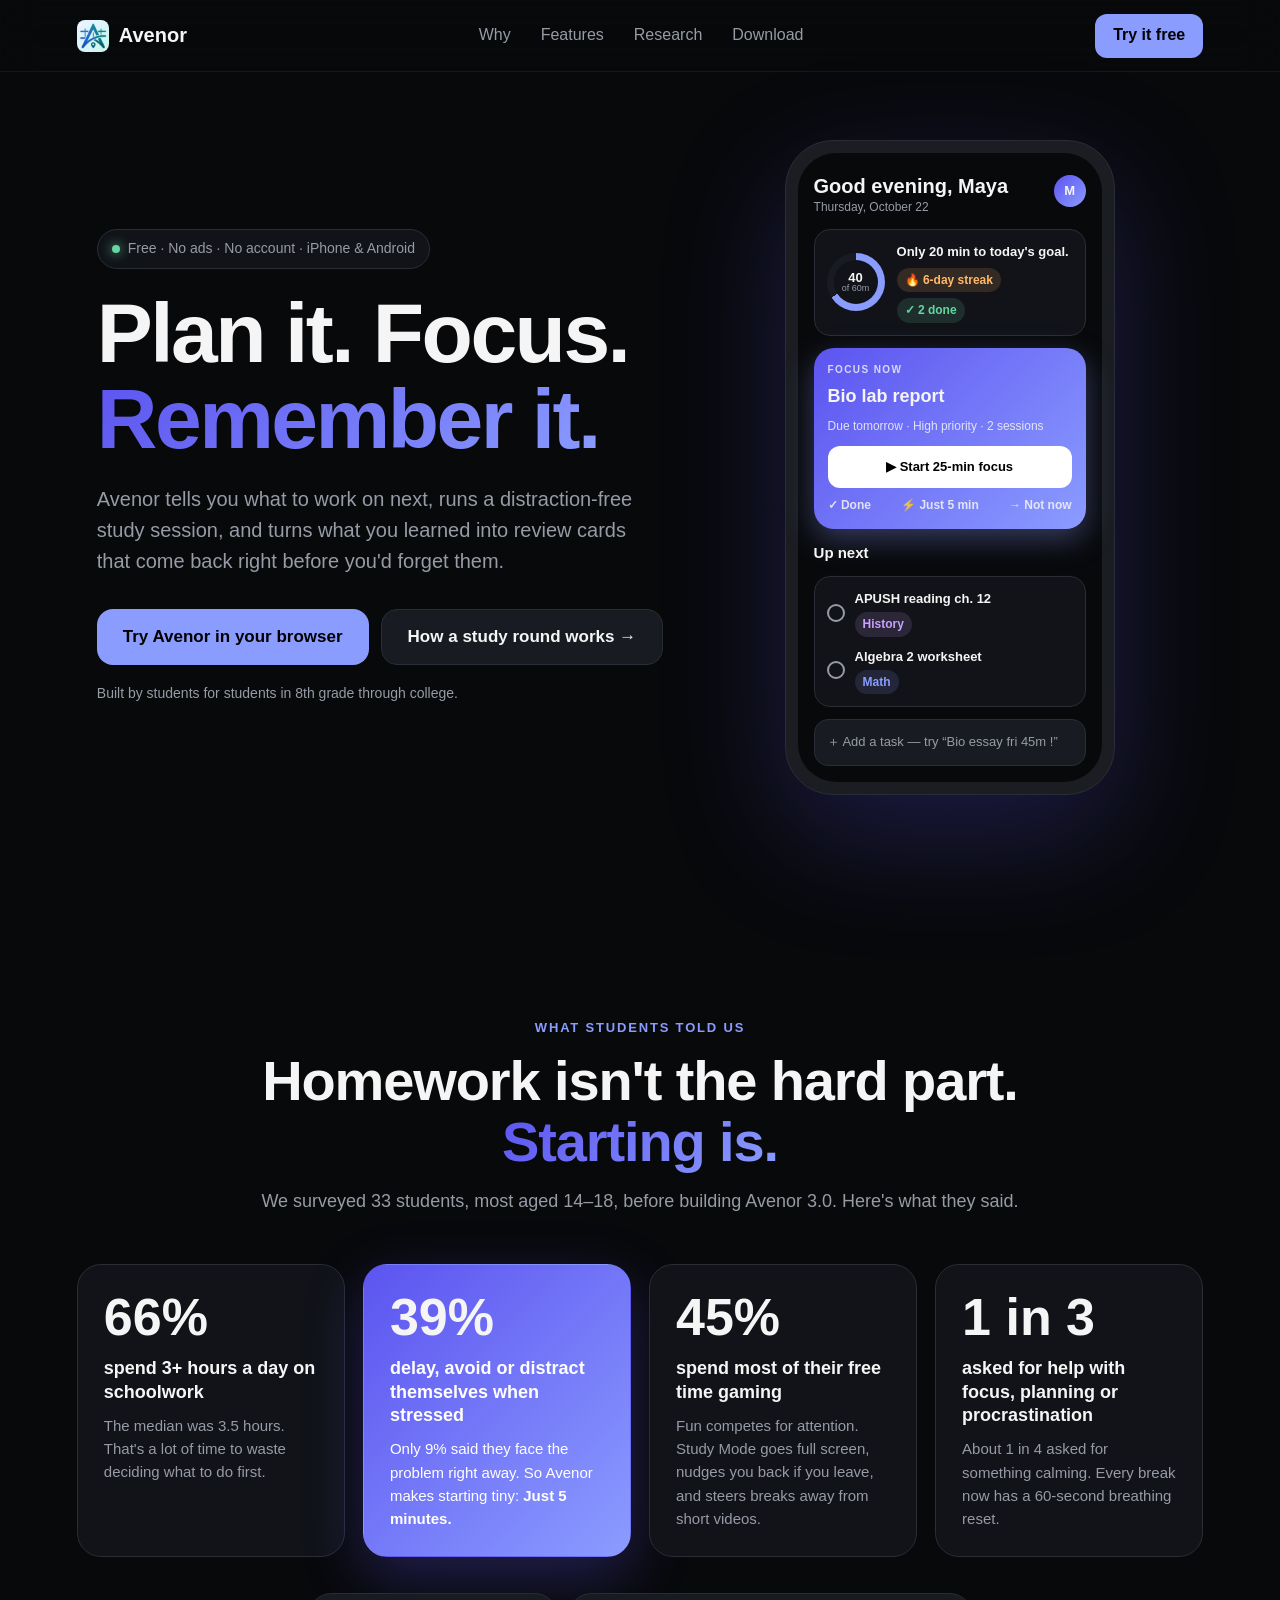
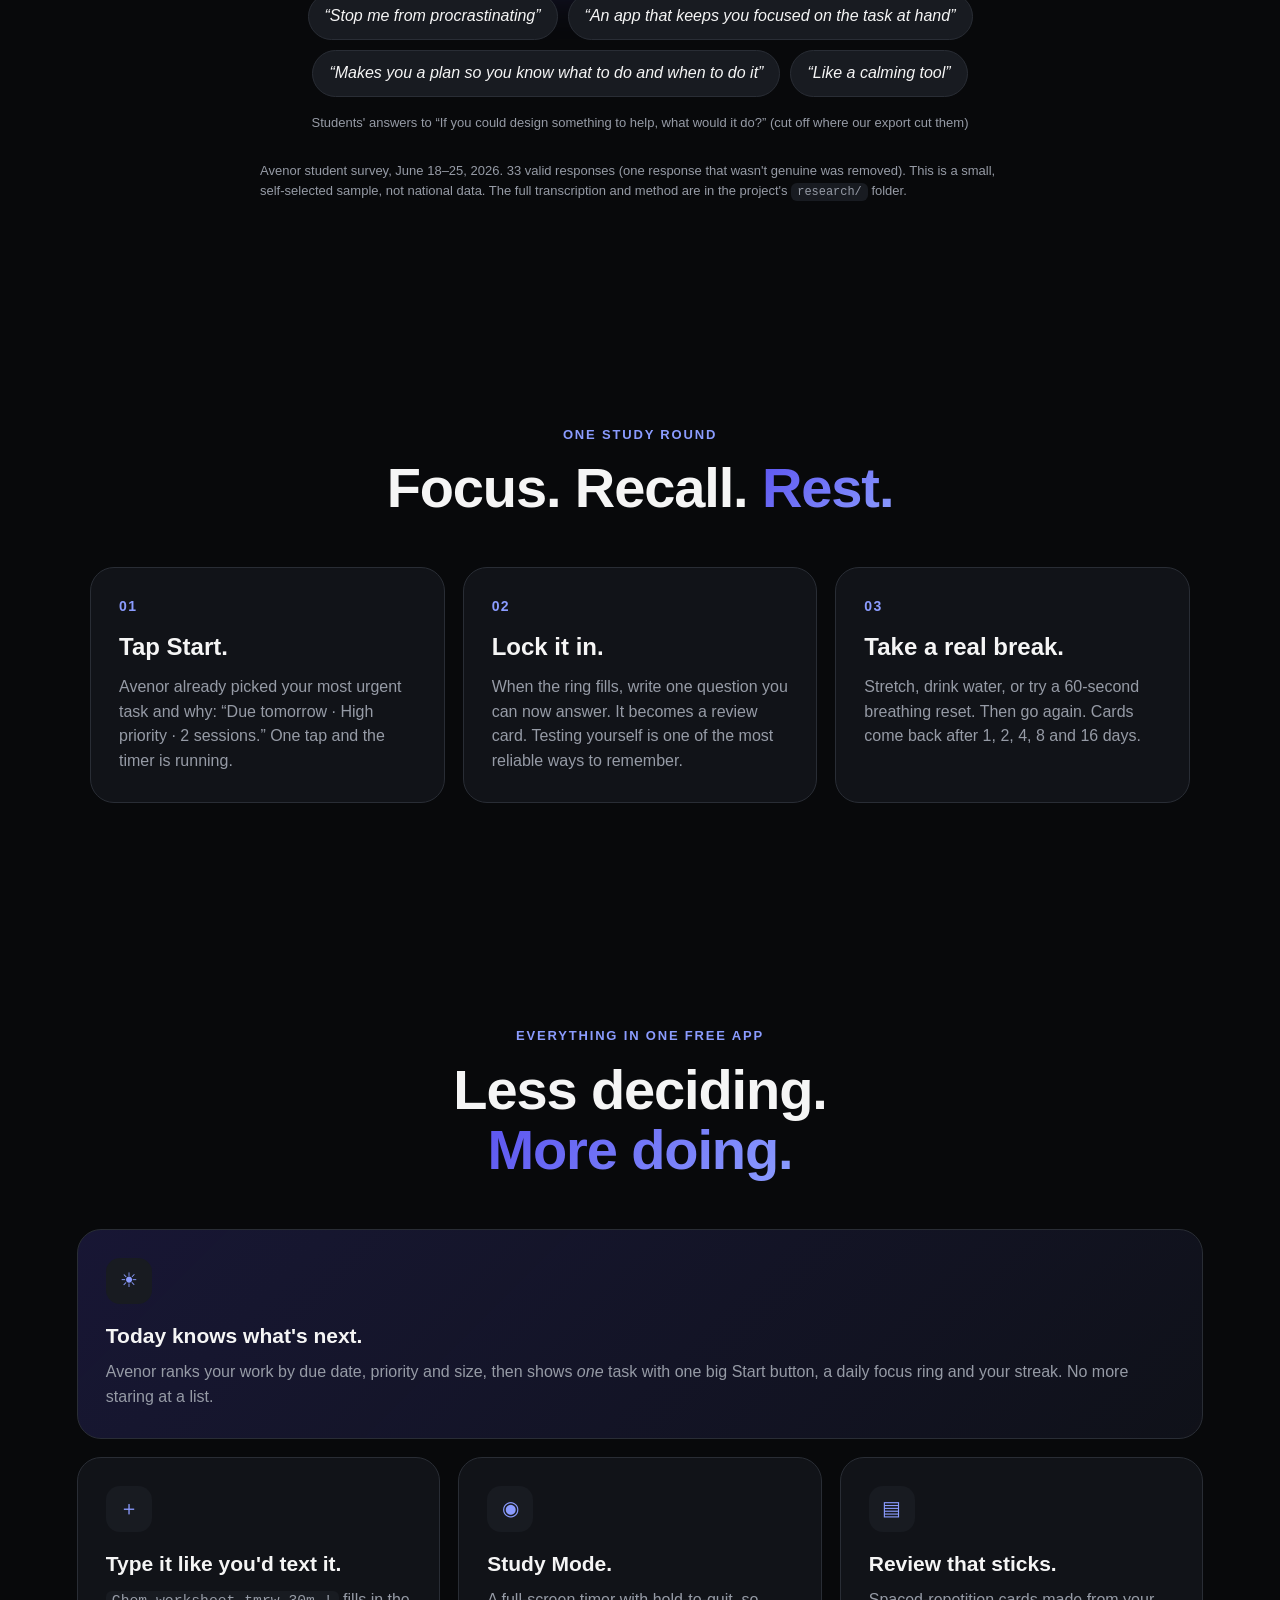
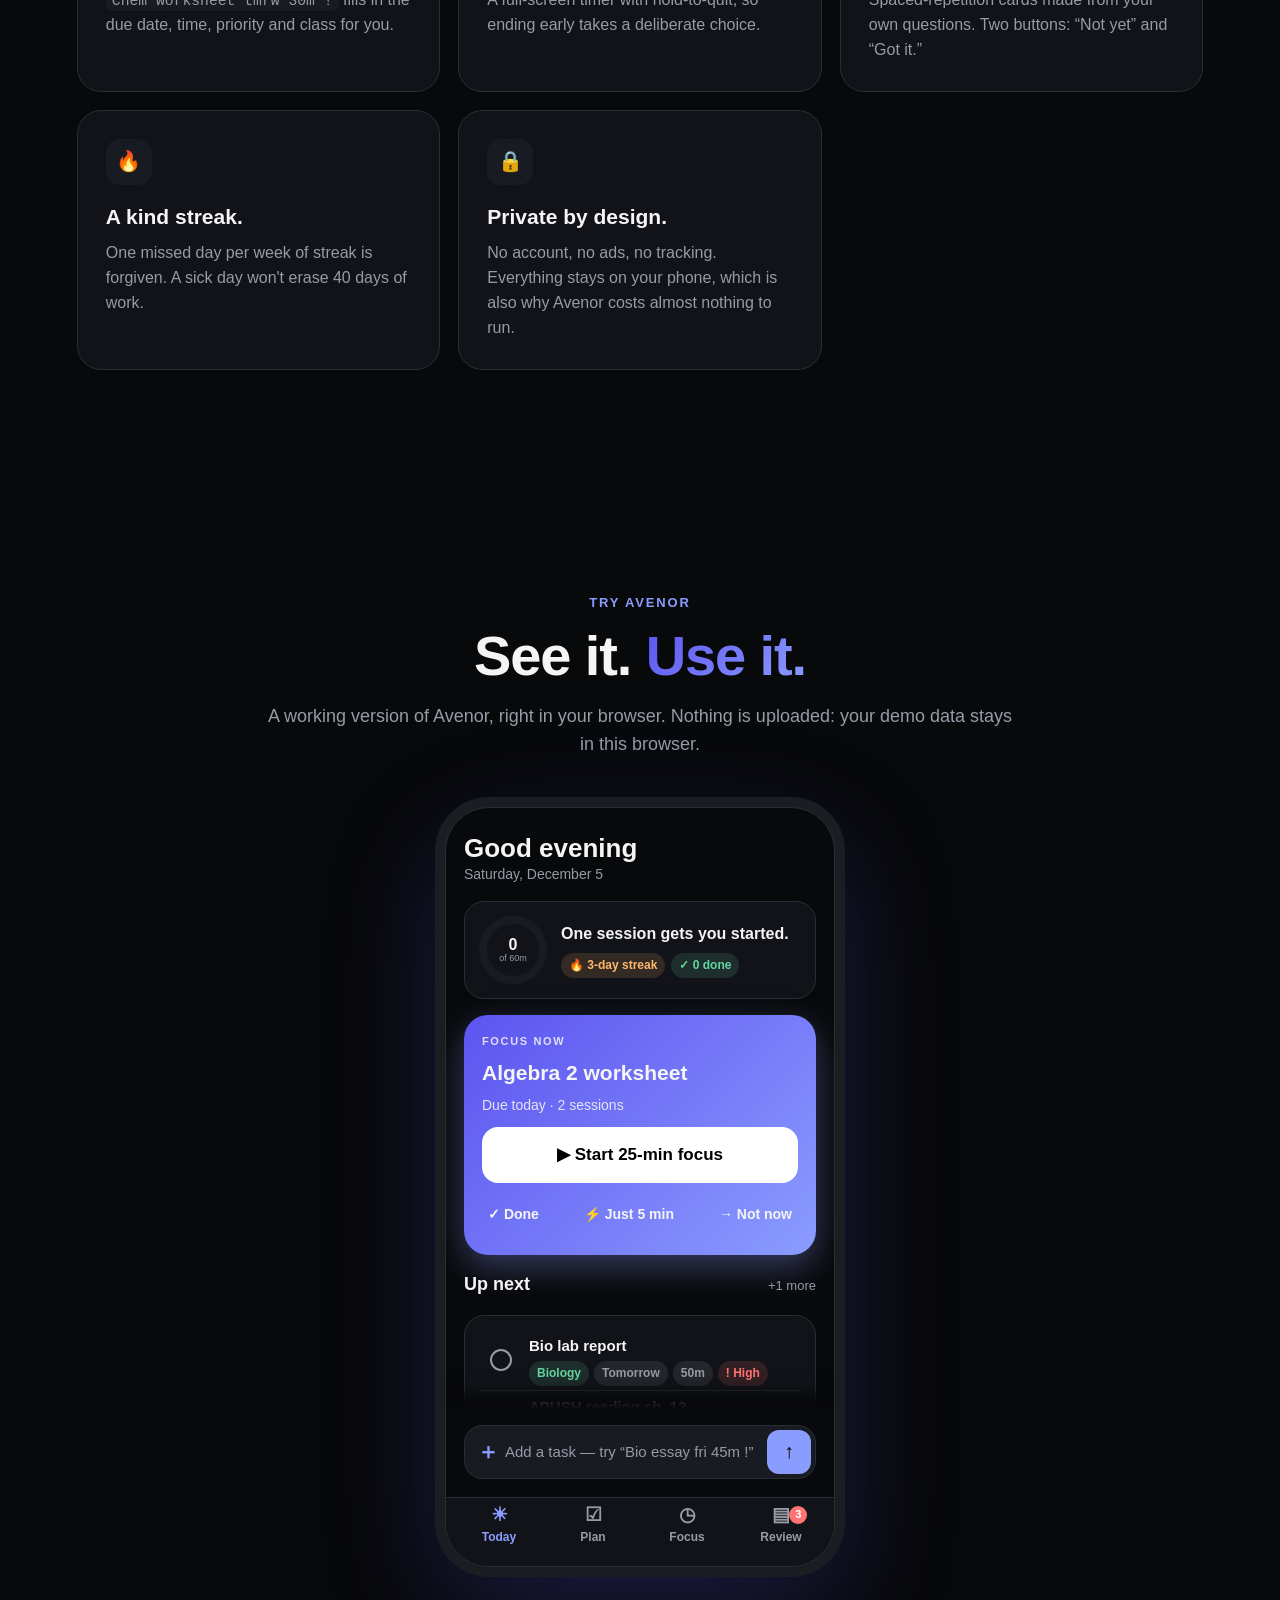
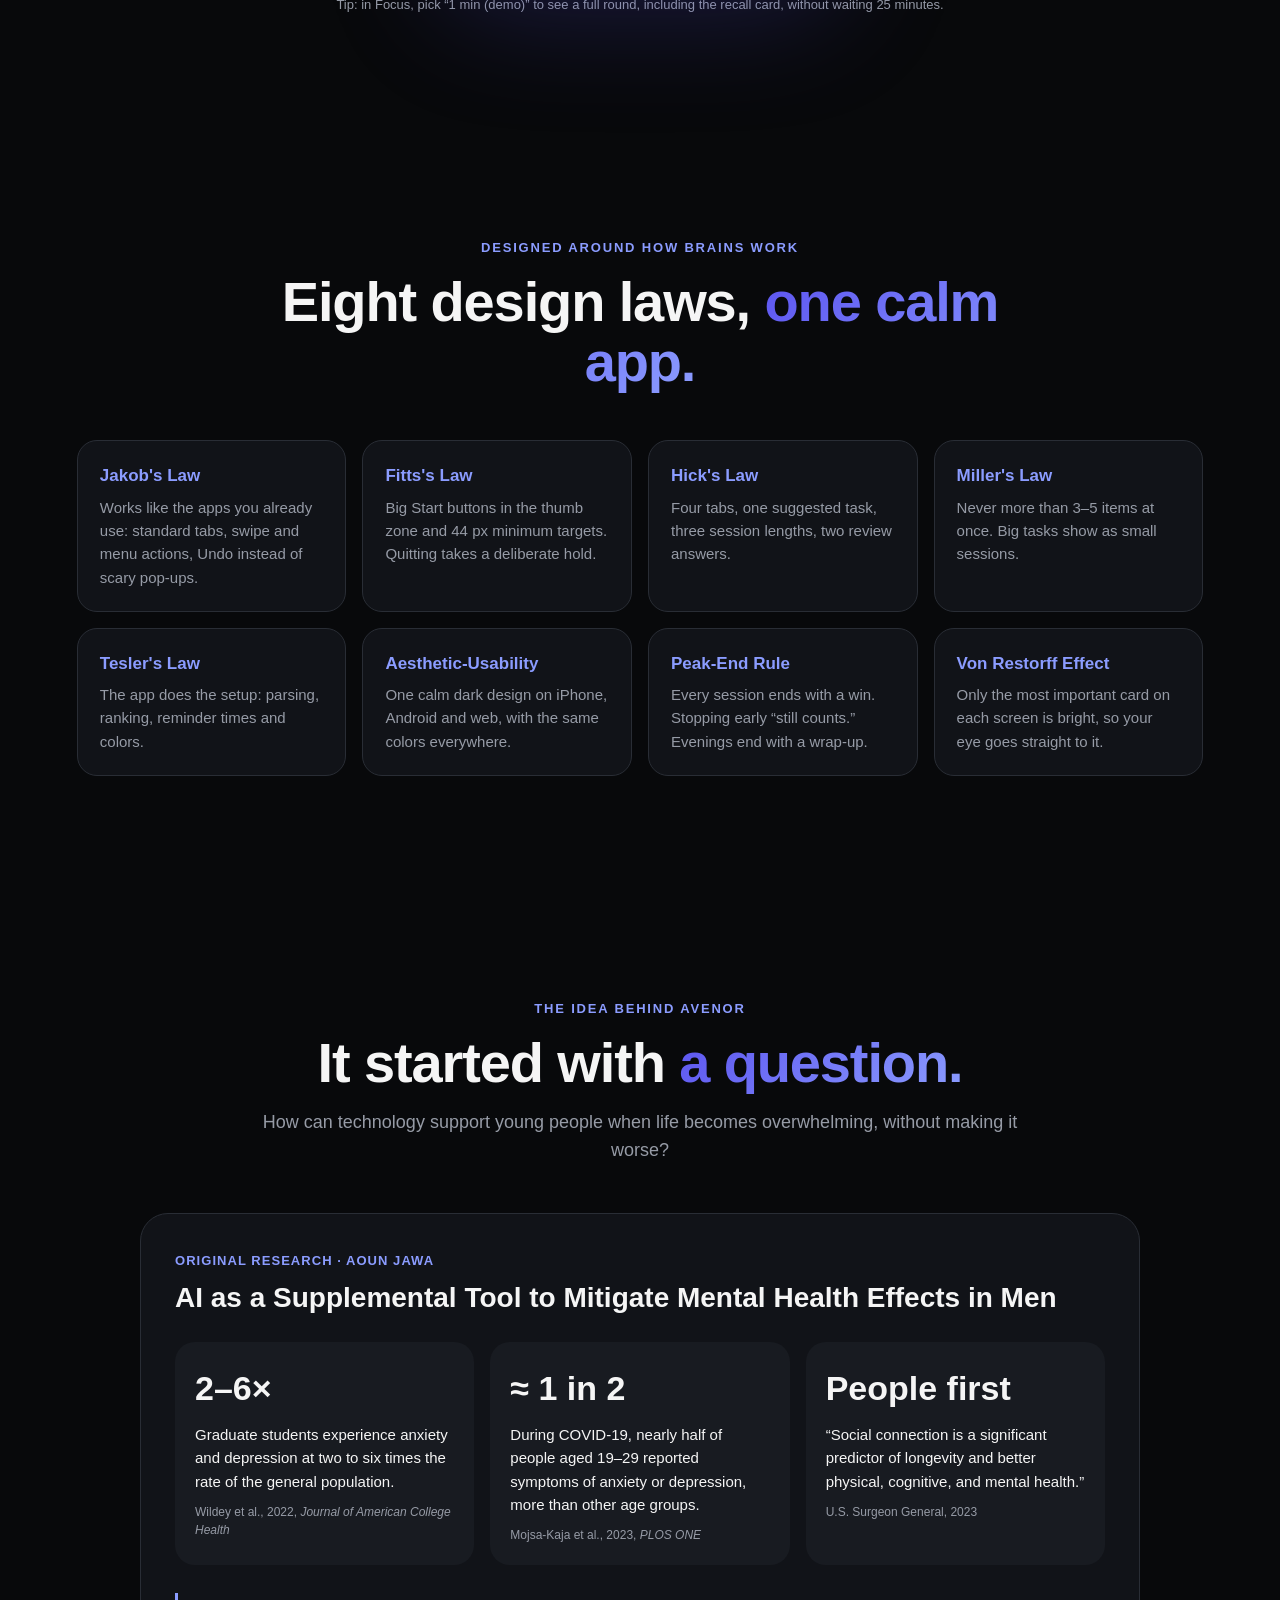
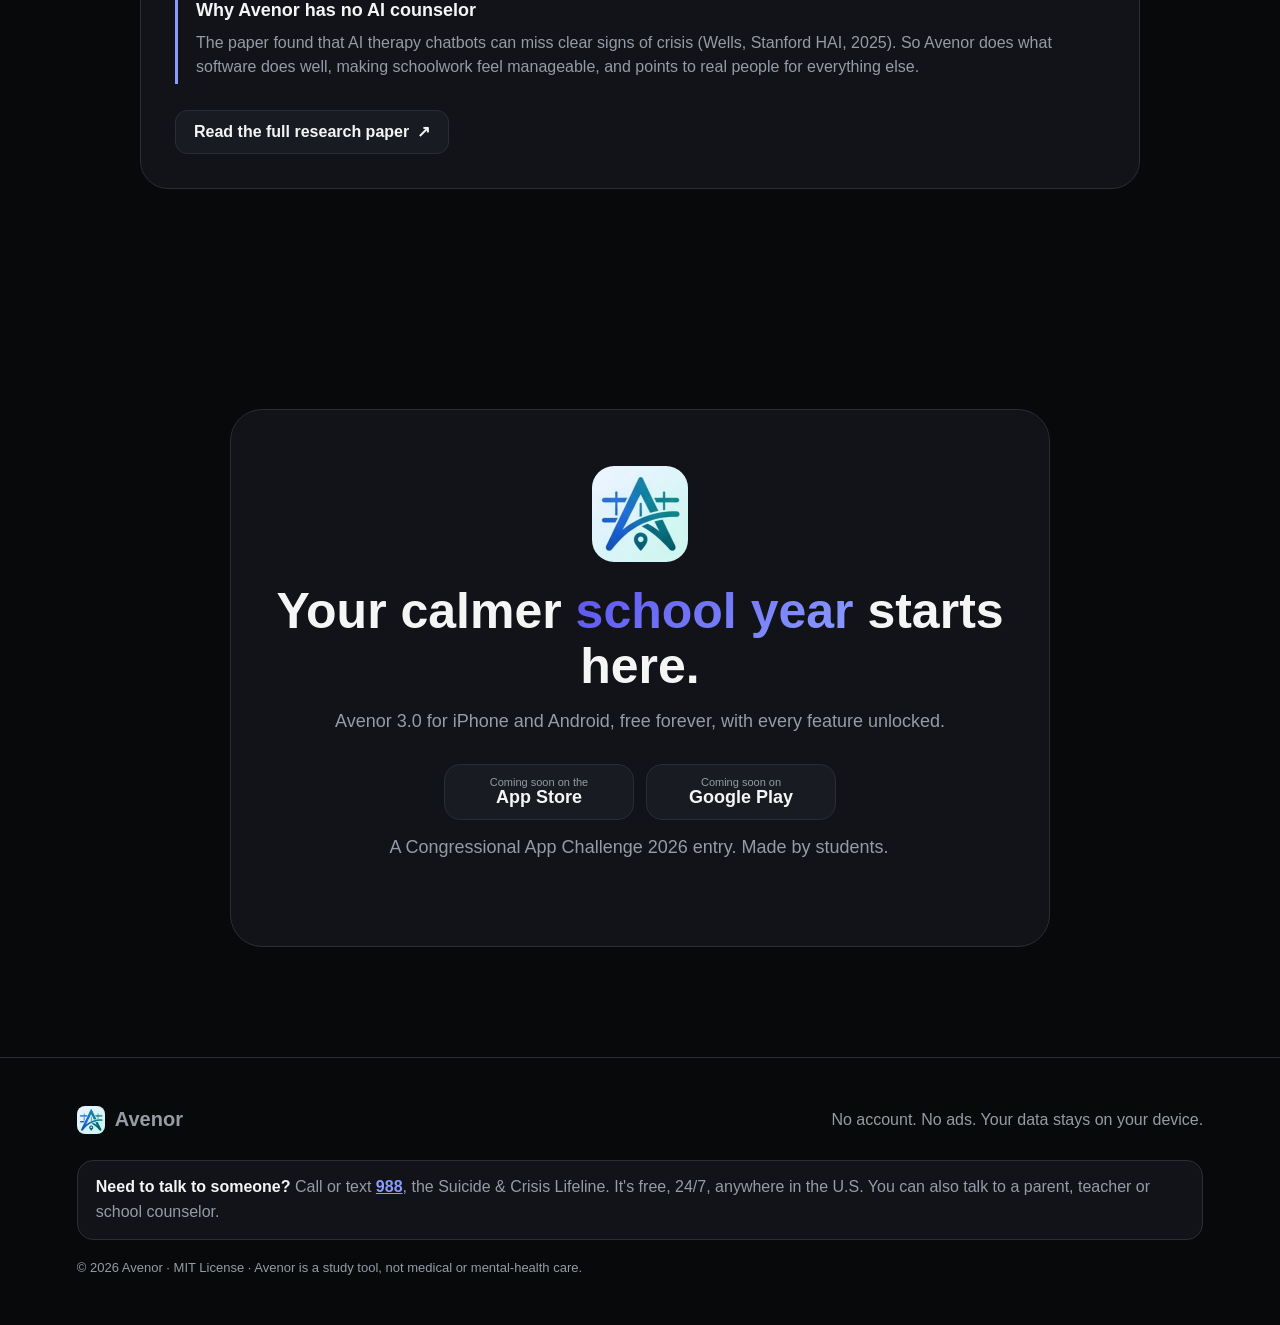
==== commit 485c3bcd: "reformating spelling mistakes proof reading" ====
--- a/index.html
+++ b/index.html
@@ -110,9 +110,9 @@
         </article>
       </div>
       <figure class="quotes">
-        <blockquote>“Stop me from procrastin…”</blockquote>
-        <blockquote>“An app that keeps you f[ocused]…”</blockquote>
-        <blockquote>“Make you a plan so you…”</blockquote>
+        <blockquote>“Stop me from procrastinating”</blockquote>
+        <blockquote>“An app that keeps you focused on the task at hand”</blockquote>
+        <blockquote>“Makes you a plan so you know what to do and when to do it”</blockquote>
         <blockquote>“Like a calming tool”</blockquote>
         <figcaption>Students' answers to “If you could design something to help, what would it do?” (cut off where our export cut them)</figcaption>
       </figure>
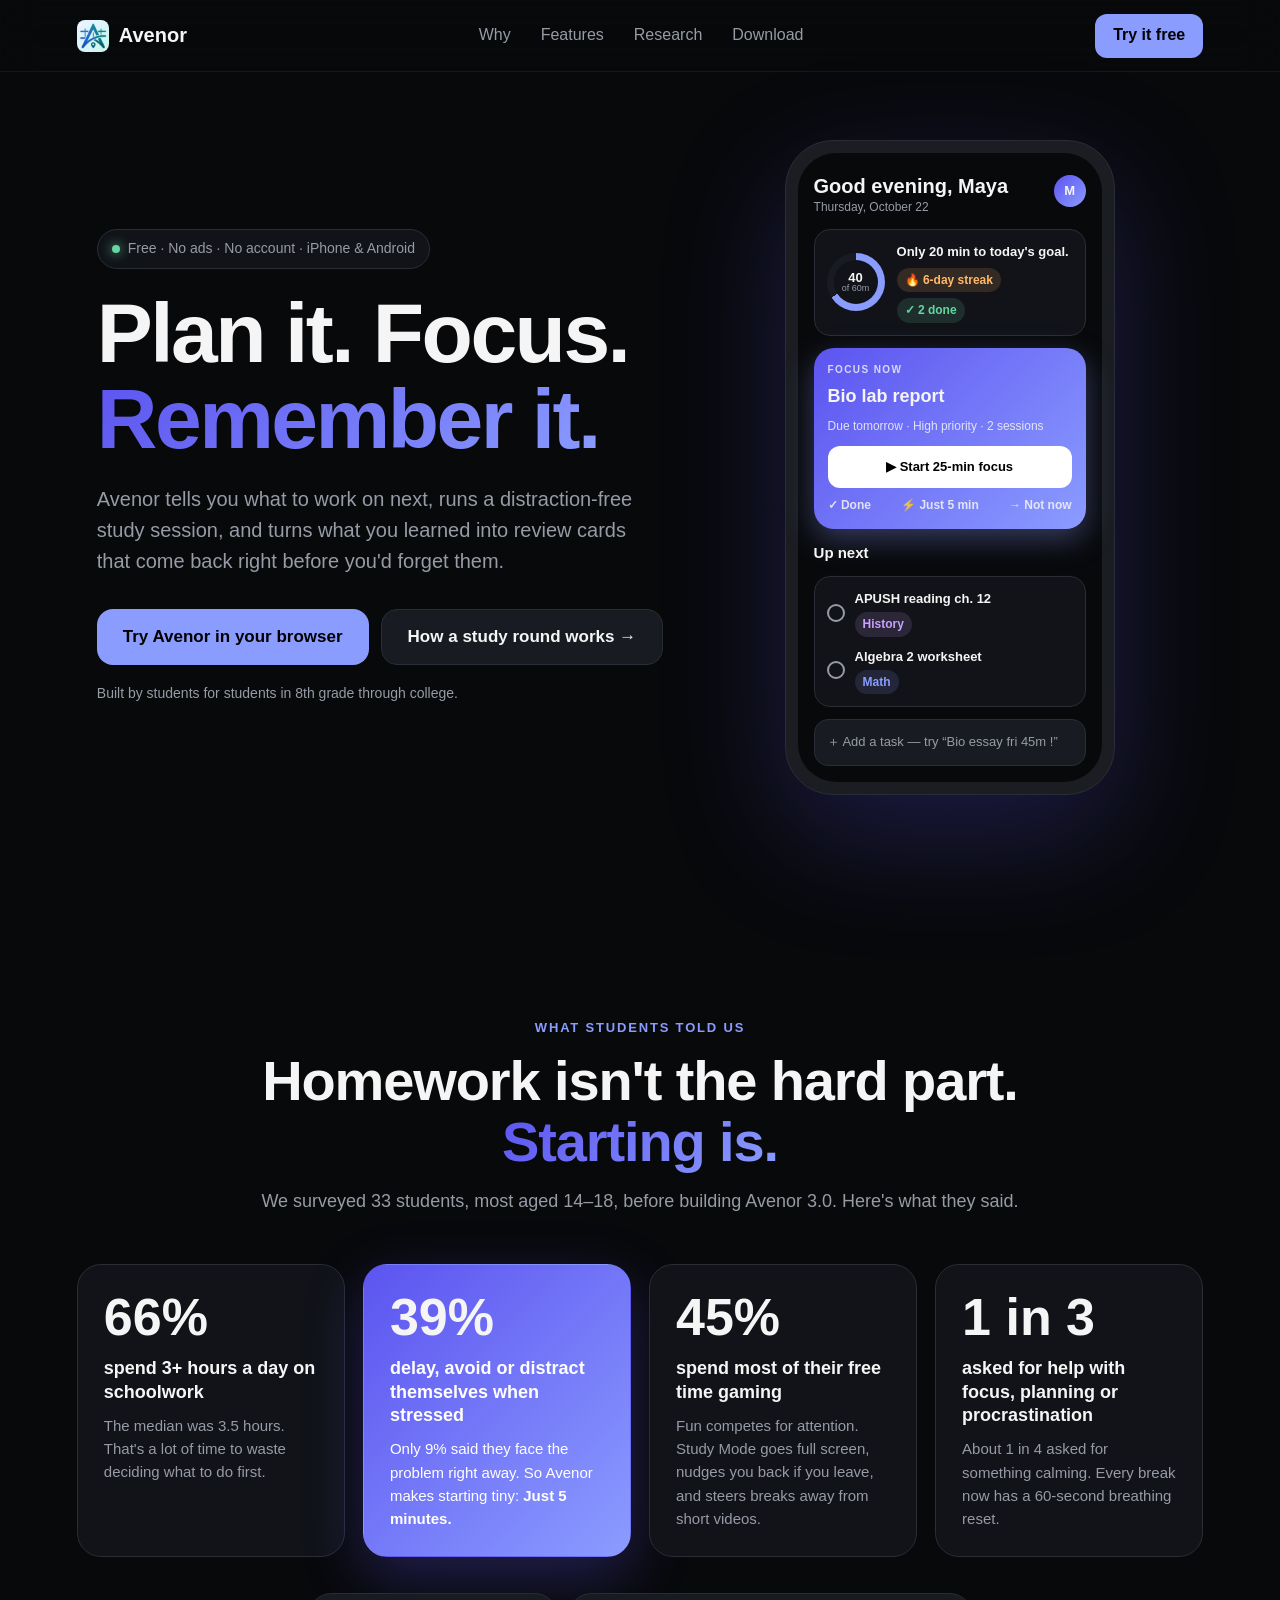
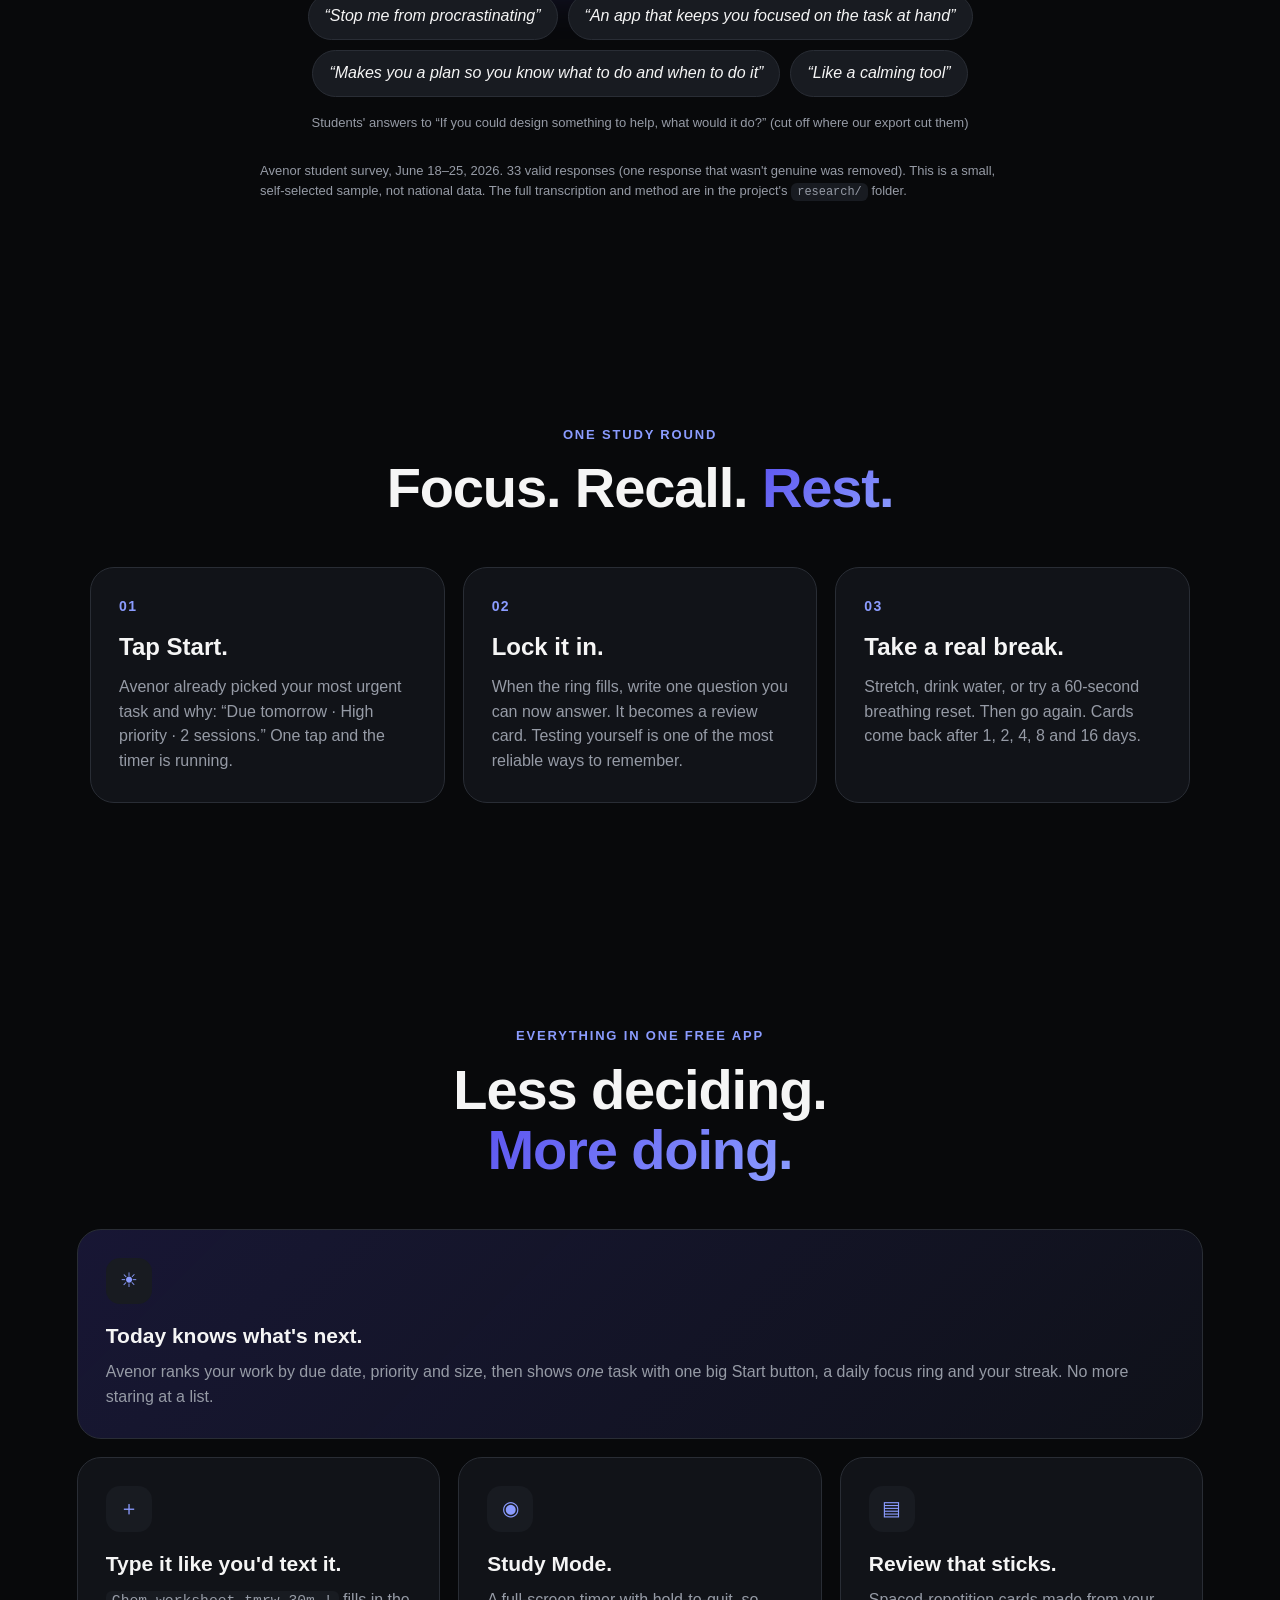
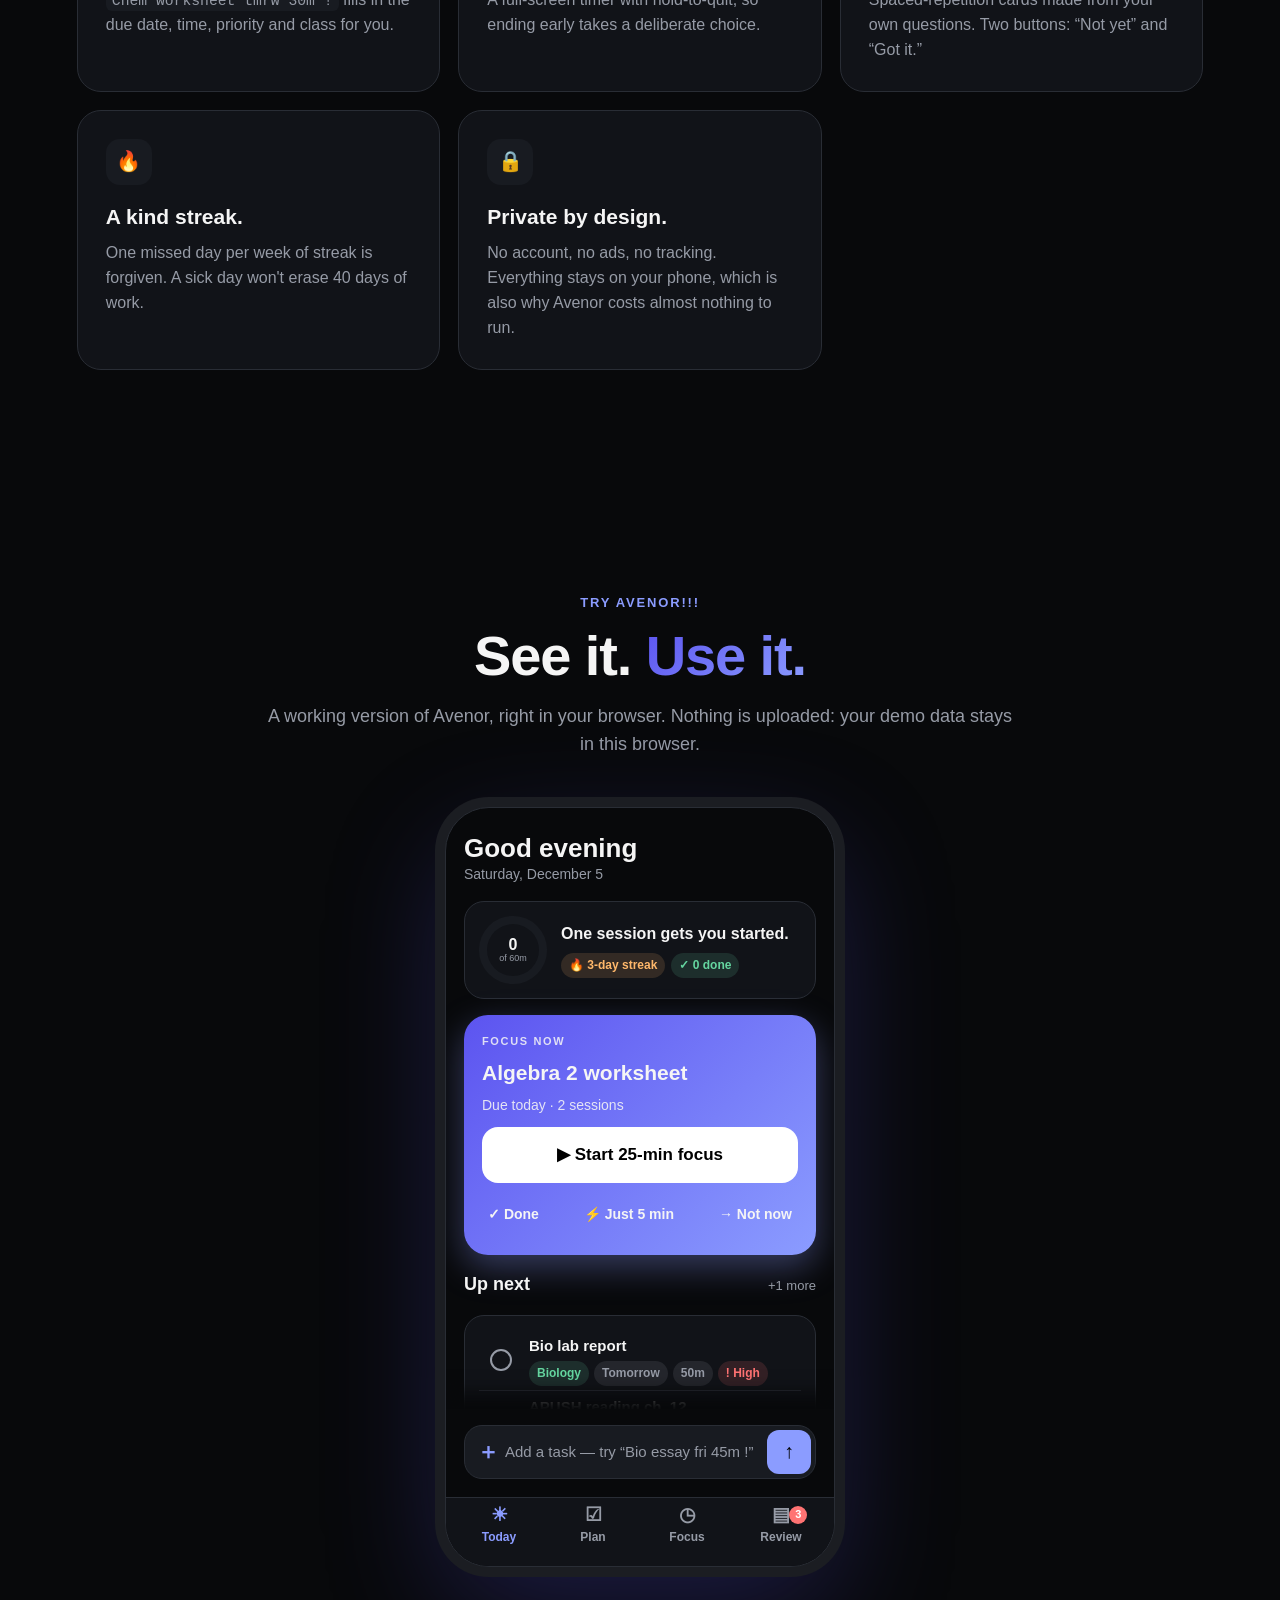
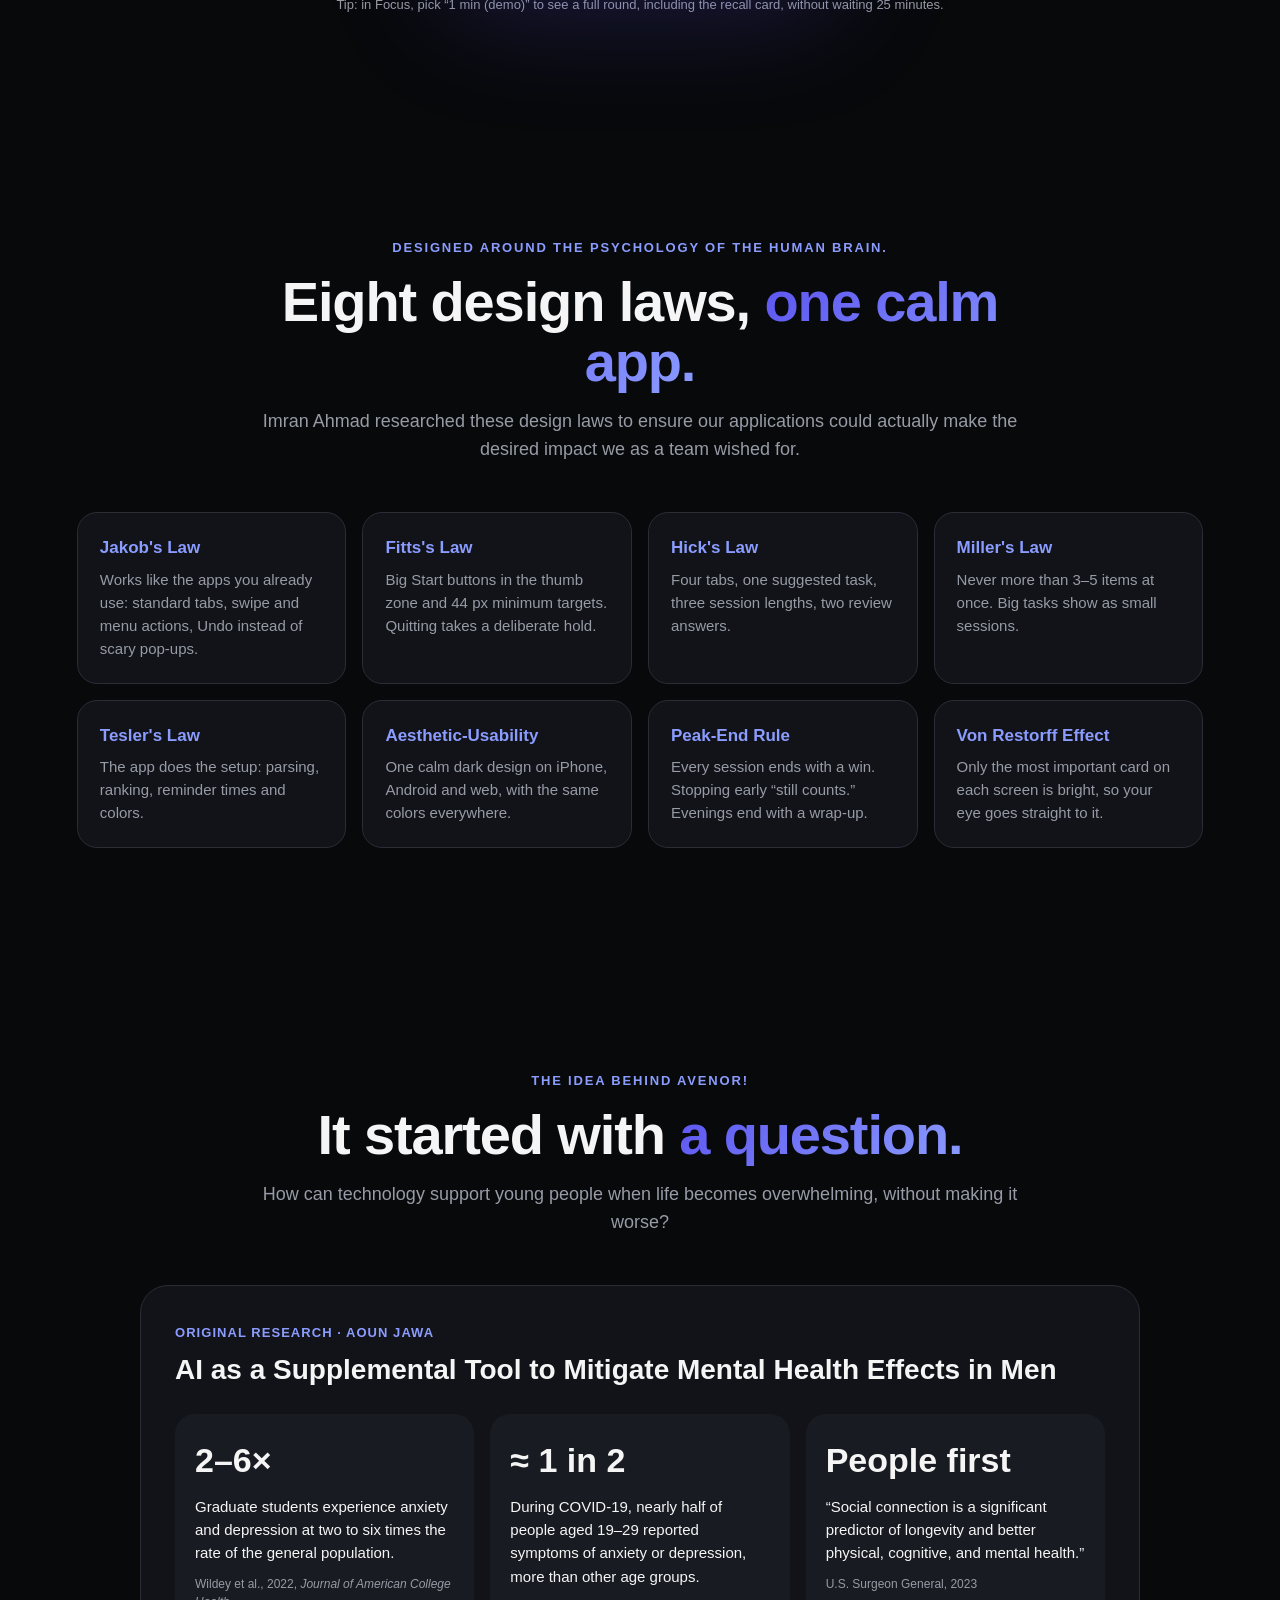
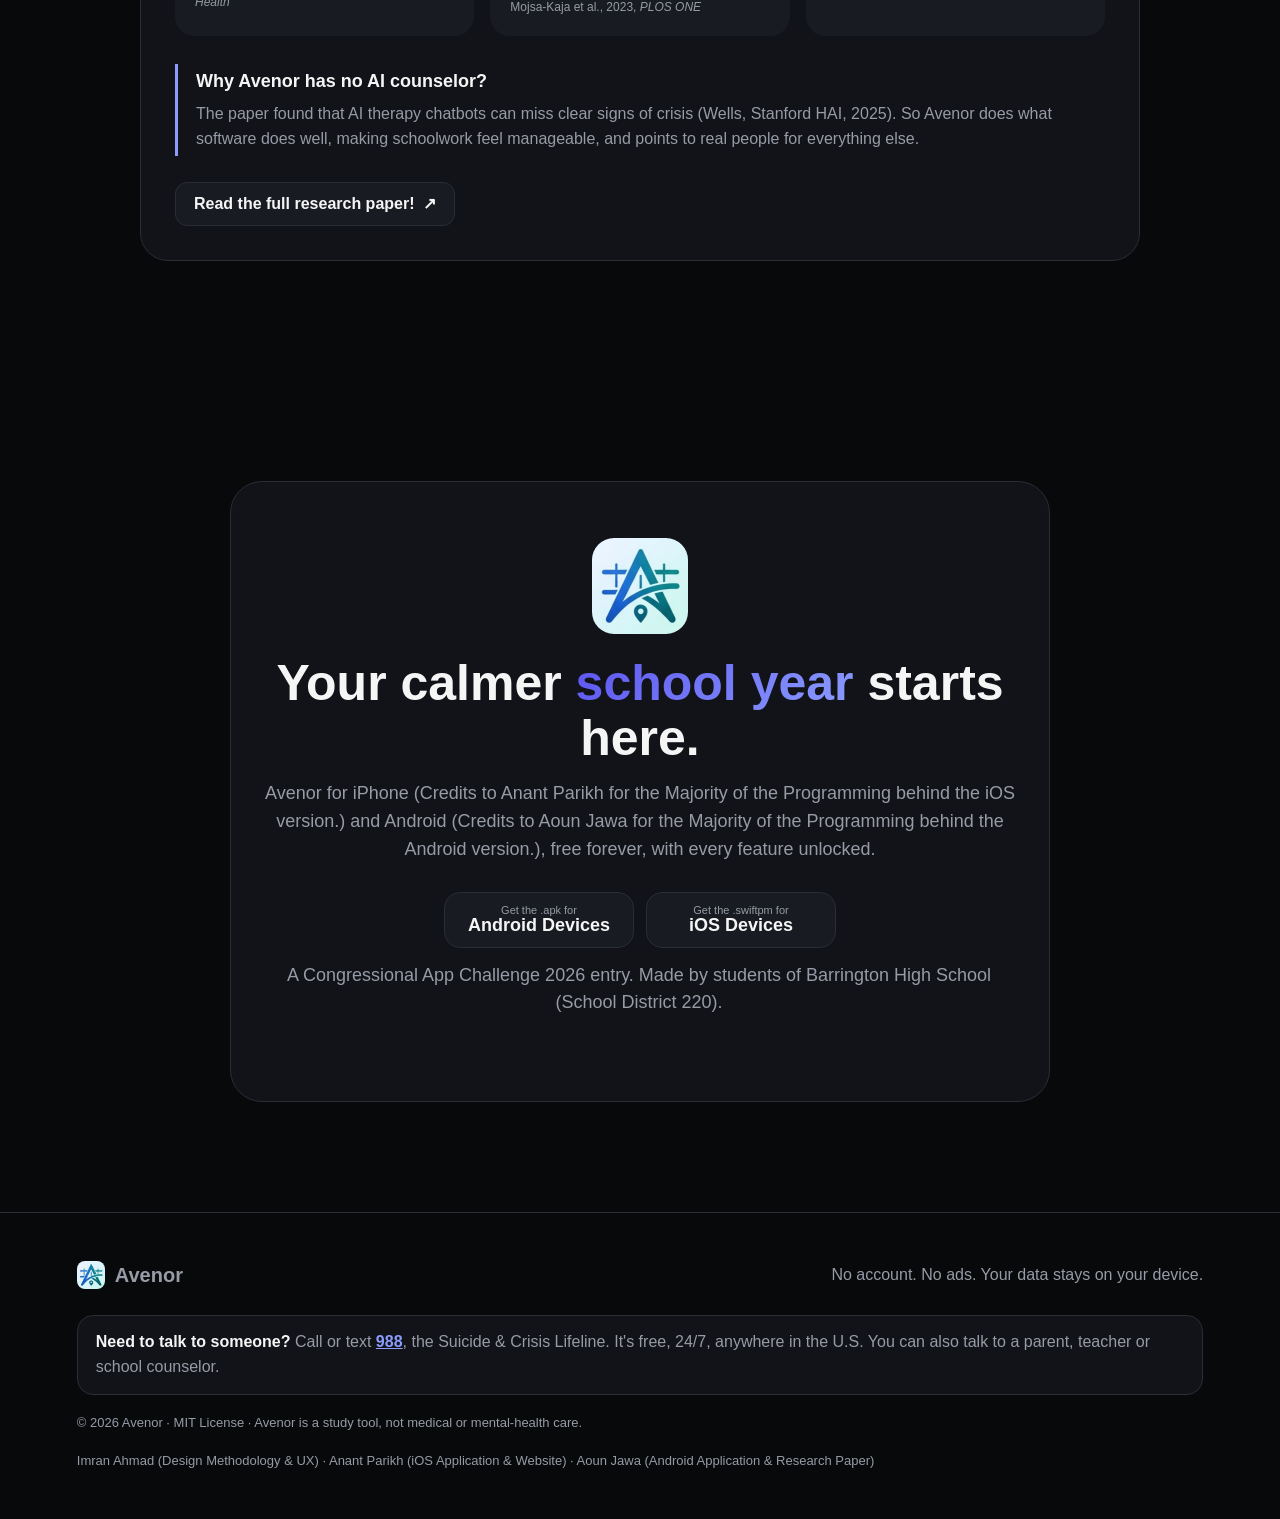
==== commit 39b24e1b: "Tweak text and add credits to team members" ====
--- a/index.html
+++ b/index.html
@@ -187,7 +187,7 @@
     <!-- DEMO -->
     <section class="demo" id="demo">
       <div class="section-heading">
-        <small>Try Avenor</small>
+        <small>Try Avenor!!!</small>
         <h2>See it. <span>Use it.</span></h2>
         <p>A working version of Avenor, right in your browser. Nothing is uploaded: your demo data stays in this browser.</p>
       </div>
@@ -208,8 +208,9 @@
     <!-- UX LAWS -->
     <section class="laws" id="laws">
       <div class="section-heading">
-        <small>Designed around how brains work</small>
+        <small>Designed around the psychology of the human brain.</small>
         <h2>Eight design laws, <span>one calm app.</span></h2>
+        <p>Imran Ahmad researched these design laws to ensure our applications could actually make the desired impact we as a team wished for.</p>
       </div>
       <div class="law-grid">
         <article><h3>Jakob's Law</h3><p>Works like the apps you already use: standard tabs, swipe and menu actions, Undo instead of scary pop-ups.</p></article>
@@ -226,7 +227,7 @@
     <!-- RESEARCH -->
     <section class="research" id="research">
       <div class="section-heading">
-        <small>The idea behind Avenor</small>
+        <small>The idea behind Avenor!</small>
         <h2>It started with <span>a question.</span></h2>
         <p>How can technology support young people when life becomes overwhelming, without making it worse?</p>
       </div>
@@ -234,7 +235,7 @@
       <div class="research-card">
         <div class="research-card-top">
           <div>
-            <span class="research-tag">Original research · Aoun Jawa</span>
+            <span class="research-tag">Original Research · Aoun Jawa</span>
             <h3>AI as a Supplemental Tool to Mitigate Mental Health Effects in Men</h3>
           </div>
         </div>
@@ -256,14 +257,14 @@
           </div>
         </div>
         <div class="research-finding">
-          <h4>Why Avenor has no AI counselor</h4>
+          <h4>Why Avenor has no AI counselor?</h4>
           <p>
             The paper found that AI therapy chatbots can miss clear signs of crisis
             (Wells, Stanford HAI, 2025). So Avenor does what software does well, making schoolwork
             feel manageable, and points to real people for everything else.
           </p>
         </div>
-        <a href="assets/research-paper.pdf" target="_blank" rel="noopener" class="research-button">Read the full research paper <span aria-hidden="true">↗</span></a>
+        <a href="assets/research-paper.pdf" target="_blank" rel="noopener" class="research-button">Read the full research paper!<span aria-hidden="true">↗</span></a>
       </div>
     </section>
 
@@ -272,12 +273,12 @@
       <div class="download-box">
         <img src="assets/avenor-icon.png" alt="Avenor app icon" width="96" height="96" class="download-icon">
         <h2>Your calmer <span>school year</span> starts here.</h2>
-        <p>Avenor 3.0 for iPhone and Android, free forever, with every feature unlocked.</p>
+        <p>Avenor for iPhone (Credits to Anant Parikh for the Majority of the Programming behind the iOS version.) and Android (Credits to Aoun Jawa for the Majority of the Programming behind the Android version.), free forever, with every feature unlocked.</p>
         <div class="store-buttons">
-          <a class="store-button" href="#download" aria-disabled="true"><small>Coming soon on the</small>App Store</a>
-          <a class="store-button" href="#download" aria-disabled="true"><small>Coming soon on</small>Google Play</a>
-        </div>
-        <p class="fineprint">A Congressional App Challenge 2026 entry. Made by students.</p>
+          <a class="store-button" href="#download" aria-disabled="true"><small>Get the .apk for</small>Android Devices</a>
+          <a class="store-button" href="#download" aria-disabled="true"><small>Get the .swiftpm for</small>iOS Devices</a>
+        </div>
+        <p class="fineprint">A Congressional App Challenge 2026 entry. Made by students of Barrington High School (School District 220).</p>
       </div>
     </section>
   </main>
@@ -291,6 +292,7 @@
       <b>Need to talk to someone?</b> Call or text <a href="tel:988">988</a>, the Suicide &amp; Crisis Lifeline. It's free, 24/7, anywhere in the U.S. You can also talk to a parent, teacher or school counselor.
     </div>
     <p class="copyright">© 2026 Avenor · MIT License · Avenor is a study tool, not medical or mental-health care.</p>
+    <p class="copyright">Imran Ahmad (Design Methodology & UX) · Anant Parikh (iOS Application & Website) · Aoun Jawa (Android Application & Research Paper)</p>
   </footer>
 
   <script src="script.js"></script>
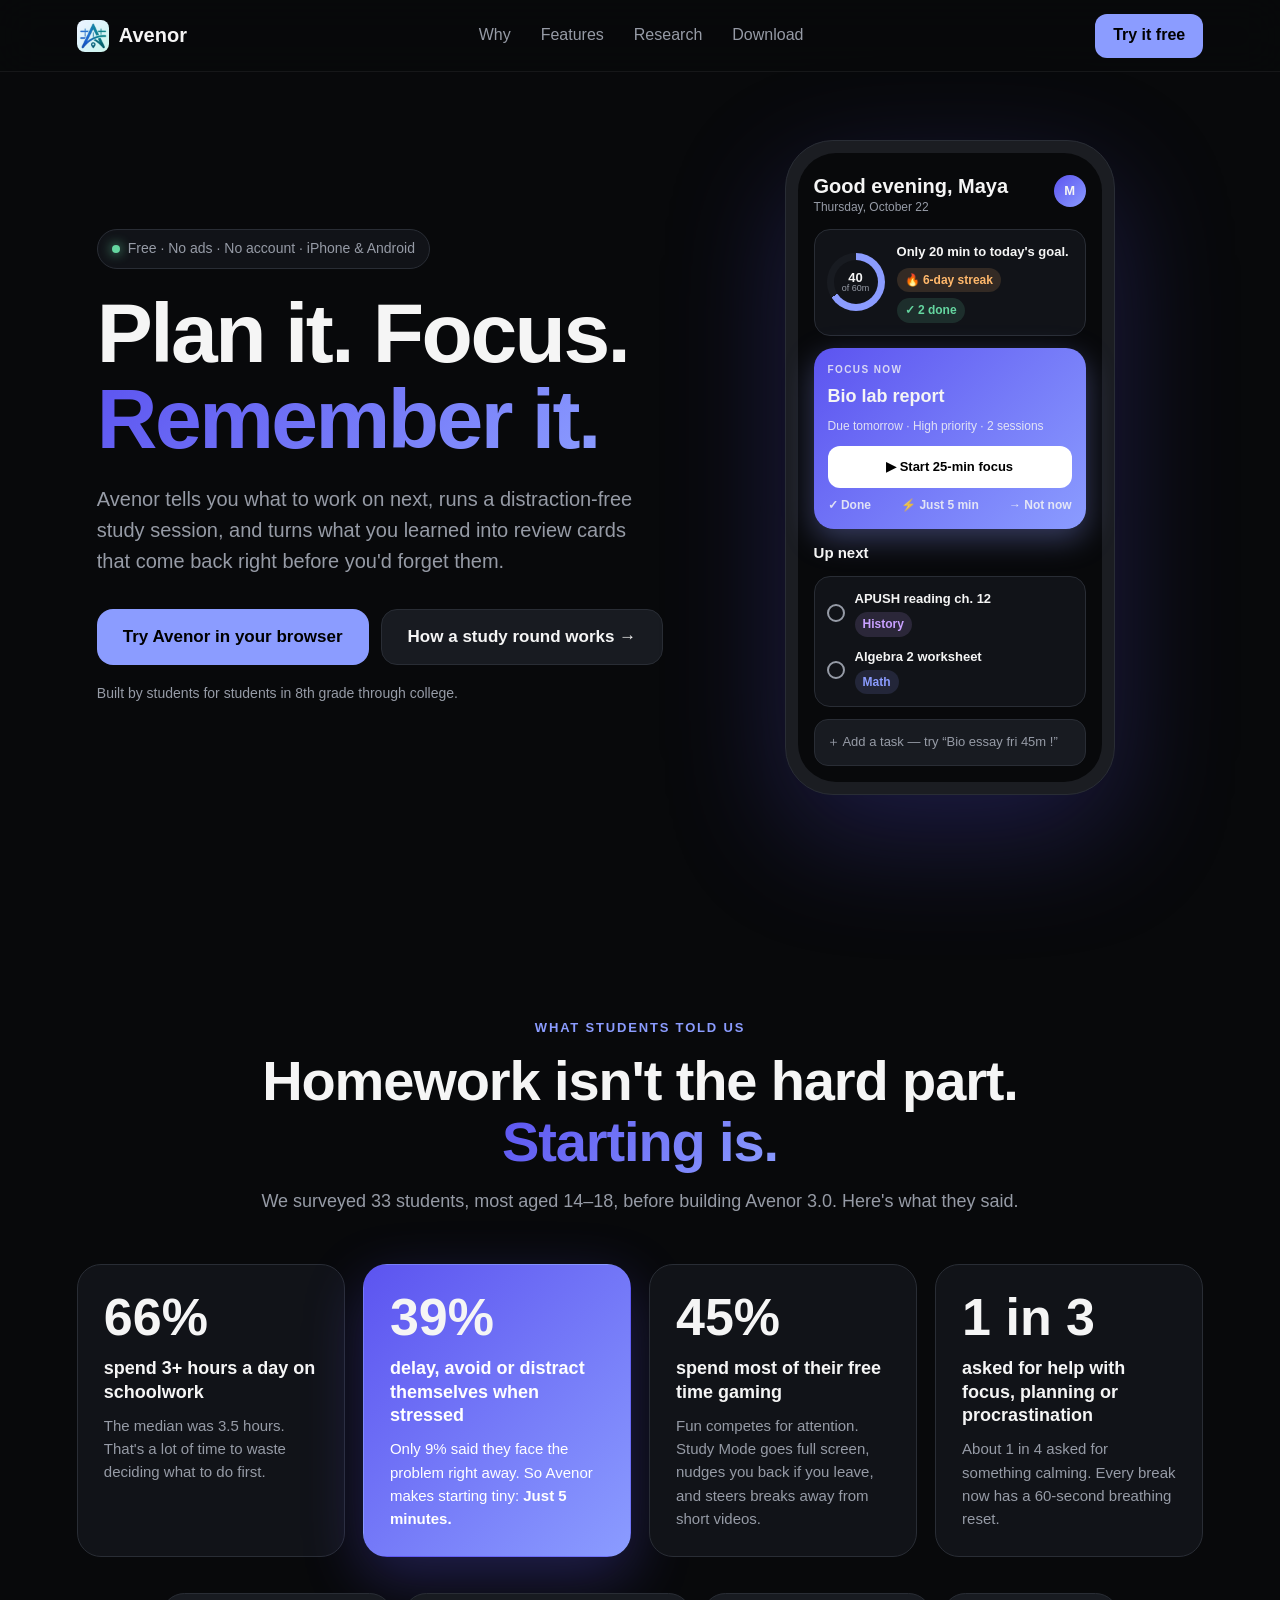
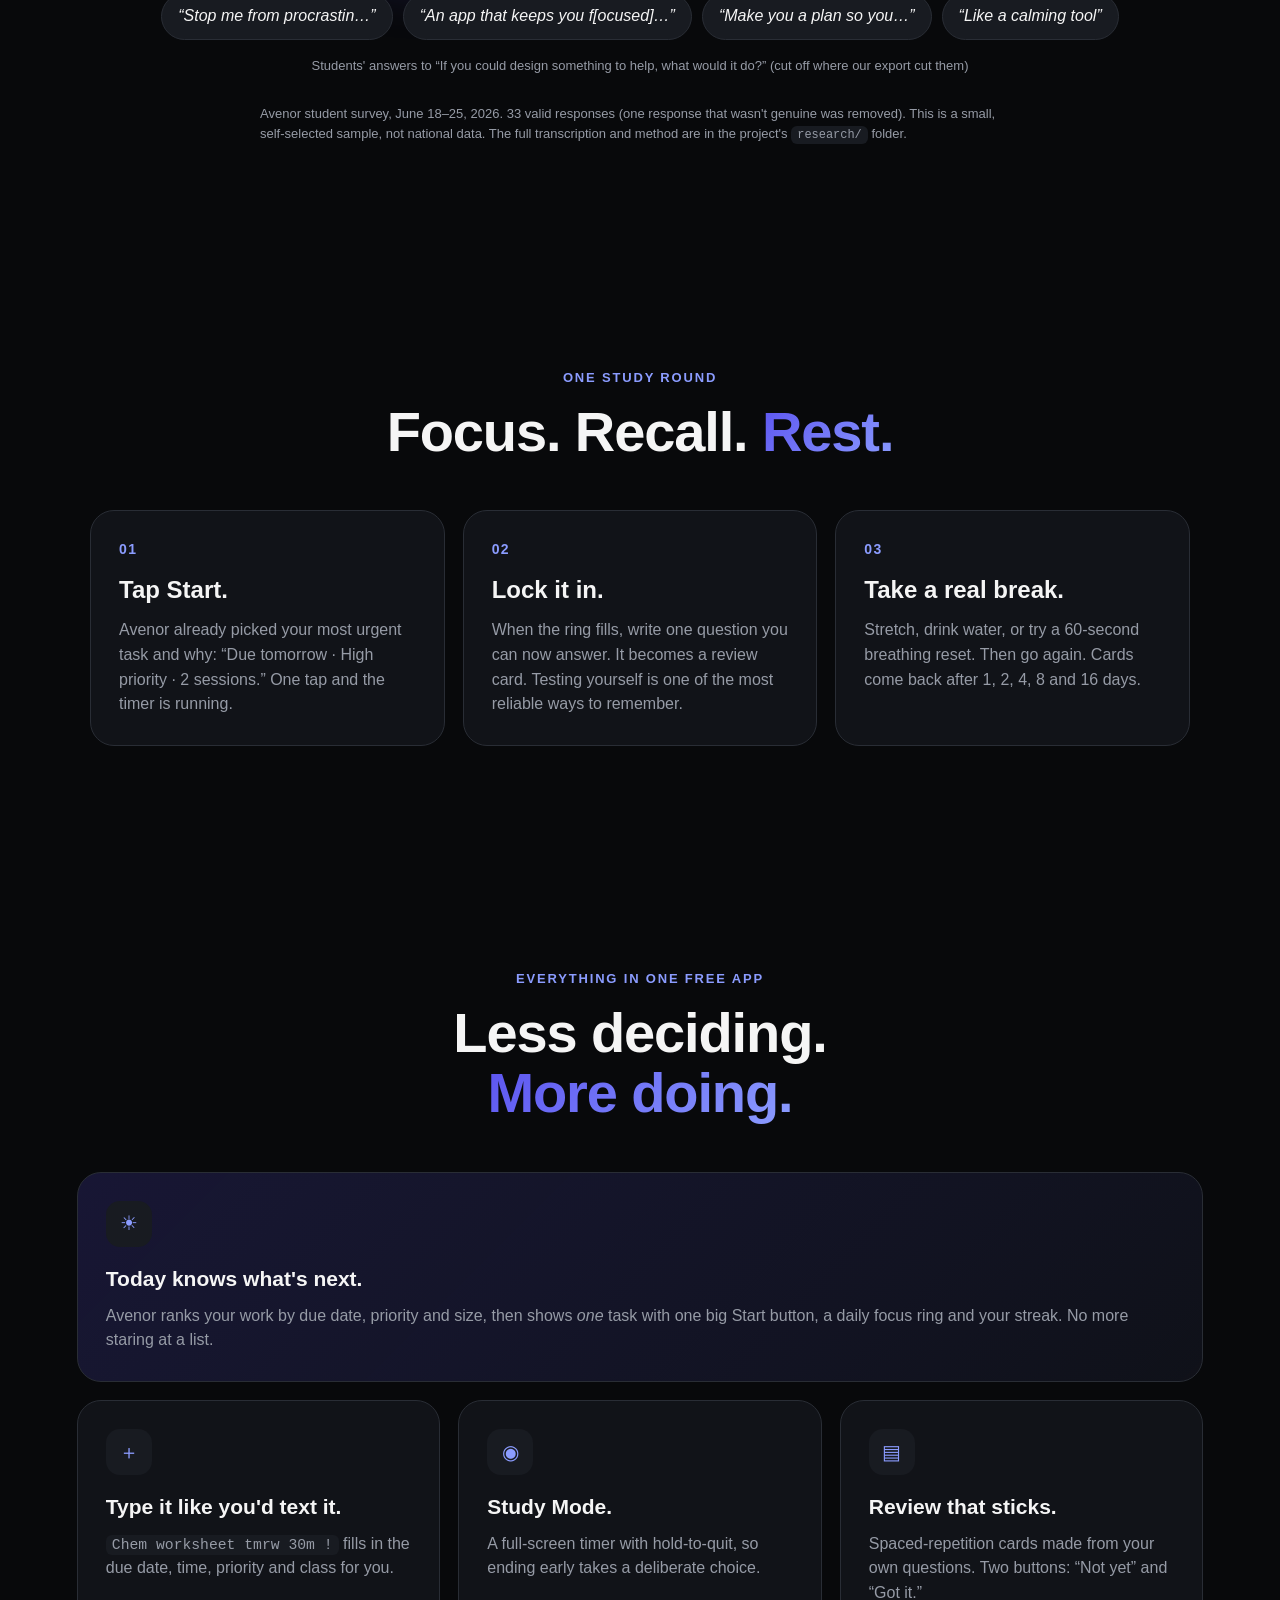
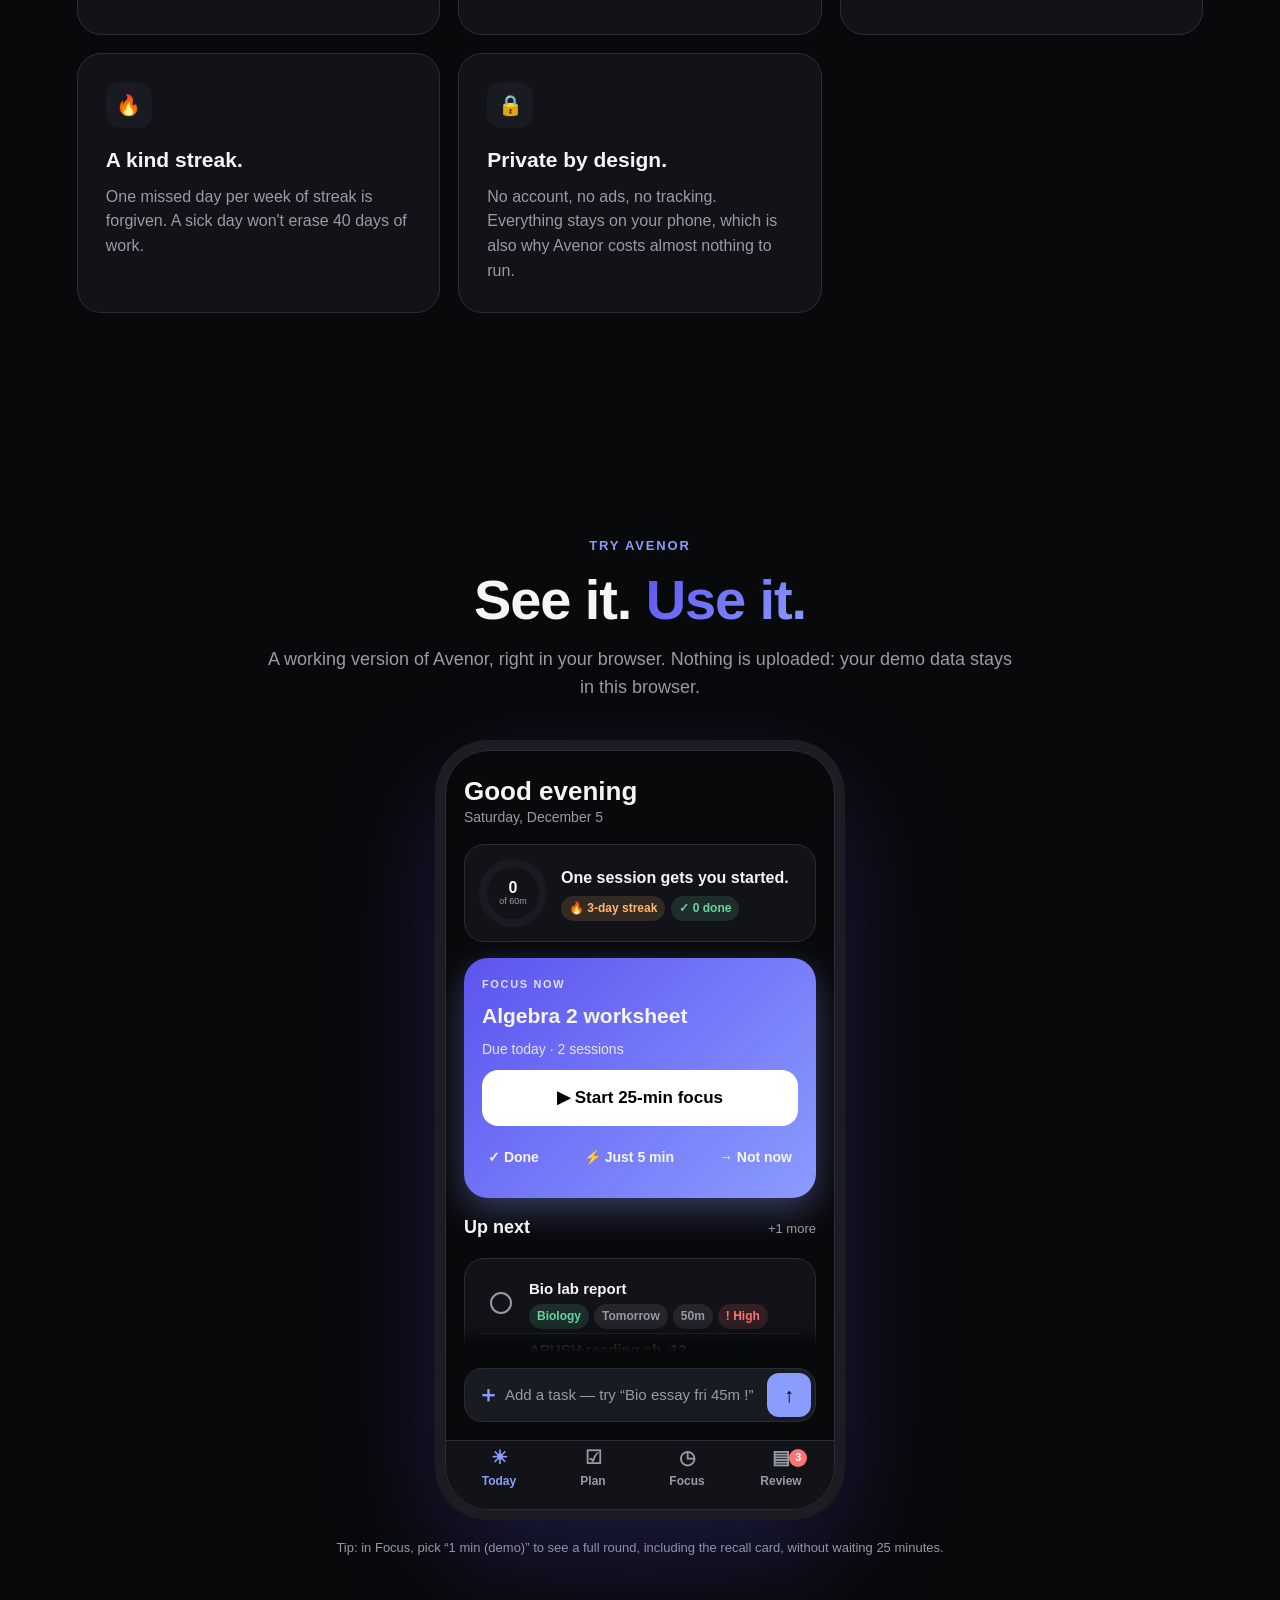
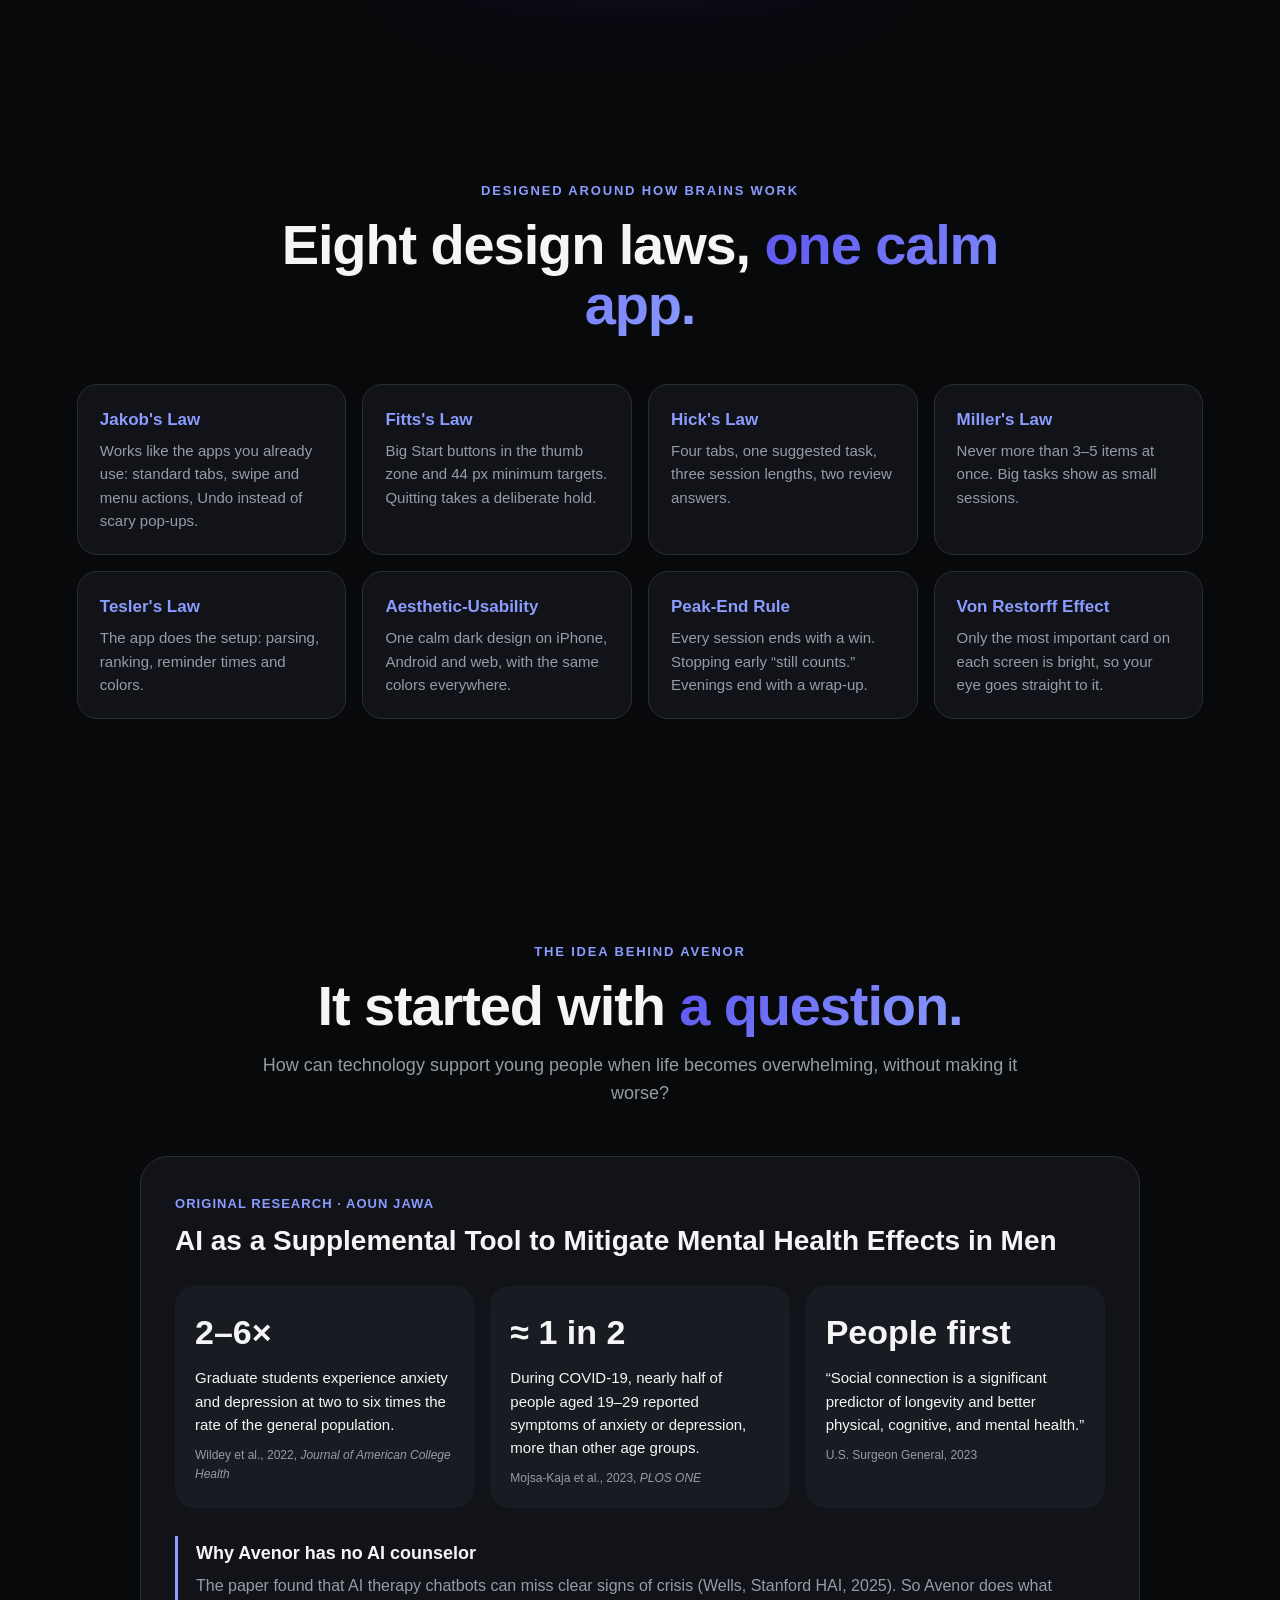
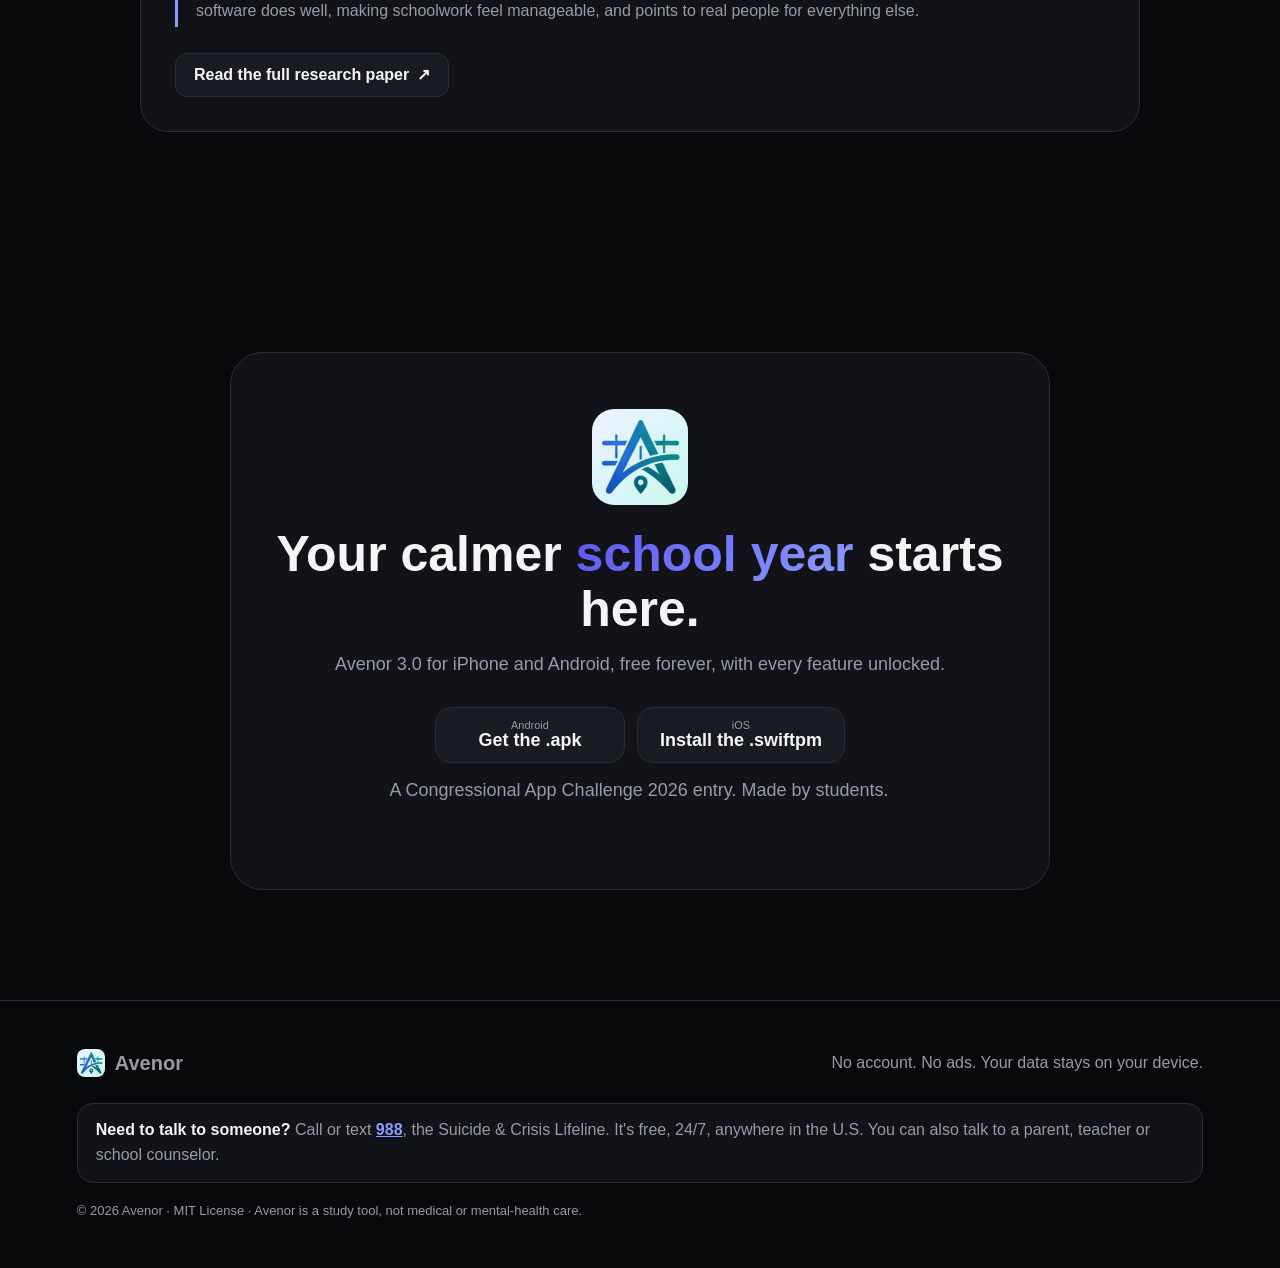
==== commit e0c5ad98: "Update blockquotes and section headings in index.html" ====
--- a/index.html
+++ b/index.html
@@ -110,9 +110,9 @@
         </article>
       </div>
       <figure class="quotes">
-        <blockquote>“Stop me from procrastinating”</blockquote>
-        <blockquote>“An app that keeps you focused on the task at hand”</blockquote>
-        <blockquote>“Makes you a plan so you know what to do and when to do it”</blockquote>
+        <blockquote>“Stop me from procrastin…”</blockquote>
+        <blockquote>“An app that keeps you f[ocused]…”</blockquote>
+        <blockquote>“Make you a plan so you…”</blockquote>
         <blockquote>“Like a calming tool”</blockquote>
         <figcaption>Students' answers to “If you could design something to help, what would it do?” (cut off where our export cut them)</figcaption>
       </figure>
@@ -187,7 +187,7 @@
     <!-- DEMO -->
     <section class="demo" id="demo">
       <div class="section-heading">
-        <small>Try Avenor!!!</small>
+        <small>Try Avenor</small>
         <h2>See it. <span>Use it.</span></h2>
         <p>A working version of Avenor, right in your browser. Nothing is uploaded: your demo data stays in this browser.</p>
       </div>
@@ -208,9 +208,8 @@
     <!-- UX LAWS -->
     <section class="laws" id="laws">
       <div class="section-heading">
-        <small>Designed around the psychology of the human brain.</small>
+        <small>Designed around how brains work</small>
         <h2>Eight design laws, <span>one calm app.</span></h2>
-        <p>Imran Ahmad researched these design laws to ensure our applications could actually make the desired impact we as a team wished for.</p>
       </div>
       <div class="law-grid">
         <article><h3>Jakob's Law</h3><p>Works like the apps you already use: standard tabs, swipe and menu actions, Undo instead of scary pop-ups.</p></article>
@@ -227,7 +226,7 @@
     <!-- RESEARCH -->
     <section class="research" id="research">
       <div class="section-heading">
-        <small>The idea behind Avenor!</small>
+        <small>The idea behind Avenor</small>
         <h2>It started with <span>a question.</span></h2>
         <p>How can technology support young people when life becomes overwhelming, without making it worse?</p>
       </div>
@@ -235,7 +234,7 @@
       <div class="research-card">
         <div class="research-card-top">
           <div>
-            <span class="research-tag">Original Research · Aoun Jawa</span>
+            <span class="research-tag">Original research · Aoun Jawa</span>
             <h3>AI as a Supplemental Tool to Mitigate Mental Health Effects in Men</h3>
           </div>
         </div>
@@ -257,14 +256,14 @@
           </div>
         </div>
         <div class="research-finding">
-          <h4>Why Avenor has no AI counselor?</h4>
+          <h4>Why Avenor has no AI counselor</h4>
           <p>
             The paper found that AI therapy chatbots can miss clear signs of crisis
             (Wells, Stanford HAI, 2025). So Avenor does what software does well, making schoolwork
             feel manageable, and points to real people for everything else.
           </p>
         </div>
-        <a href="assets/research-paper.pdf" target="_blank" rel="noopener" class="research-button">Read the full research paper!<span aria-hidden="true">↗</span></a>
+        <a href="assets/research-paper.pdf" target="_blank" rel="noopener" class="research-button">Read the full research paper <span aria-hidden="true">↗</span></a>
       </div>
     </section>
 
@@ -273,12 +272,12 @@
       <div class="download-box">
         <img src="assets/avenor-icon.png" alt="Avenor app icon" width="96" height="96" class="download-icon">
         <h2>Your calmer <span>school year</span> starts here.</h2>
-        <p>Avenor for iPhone (Credits to Anant Parikh for the Majority of the Programming behind the iOS version.) and Android (Credits to Aoun Jawa for the Majority of the Programming behind the Android version.), free forever, with every feature unlocked.</p>
+        <p>Avenor 3.0 for iPhone and Android, free forever, with every feature unlocked.</p>
         <div class="store-buttons">
-          <a class="store-button" href="#download" aria-disabled="true"><small>Get the .apk for</small>Android Devices</a>
-          <a class="store-button" href="#download" aria-disabled="true"><small>Get the .swiftpm for</small>iOS Devices</a>
-        </div>
-        <p class="fineprint">A Congressional App Challenge 2026 entry. Made by students of Barrington High School (School District 220).</p>
+          <a class="store-button" href="downloads/avenor.apk.zip" download><small>Android</small>Get the .apk</a>
+          <a class="store-button" href="downloads/Avenor.swiftpm.zip" download><small>iOS</small>Install the .swiftpm</a>
+        </div>
+        <p class="fineprint">A Congressional App Challenge 2026 entry. Made by students.</p>
       </div>
     </section>
   </main>
@@ -292,7 +291,6 @@
       <b>Need to talk to someone?</b> Call or text <a href="tel:988">988</a>, the Suicide &amp; Crisis Lifeline. It's free, 24/7, anywhere in the U.S. You can also talk to a parent, teacher or school counselor.
     </div>
     <p class="copyright">© 2026 Avenor · MIT License · Avenor is a study tool, not medical or mental-health care.</p>
-    <p class="copyright">Imran Ahmad (Design Methodology & UX) · Anant Parikh (iOS Application & Website) · Aoun Jawa (Android Application & Research Paper)</p>
   </footer>
 
   <script src="script.js"></script>
